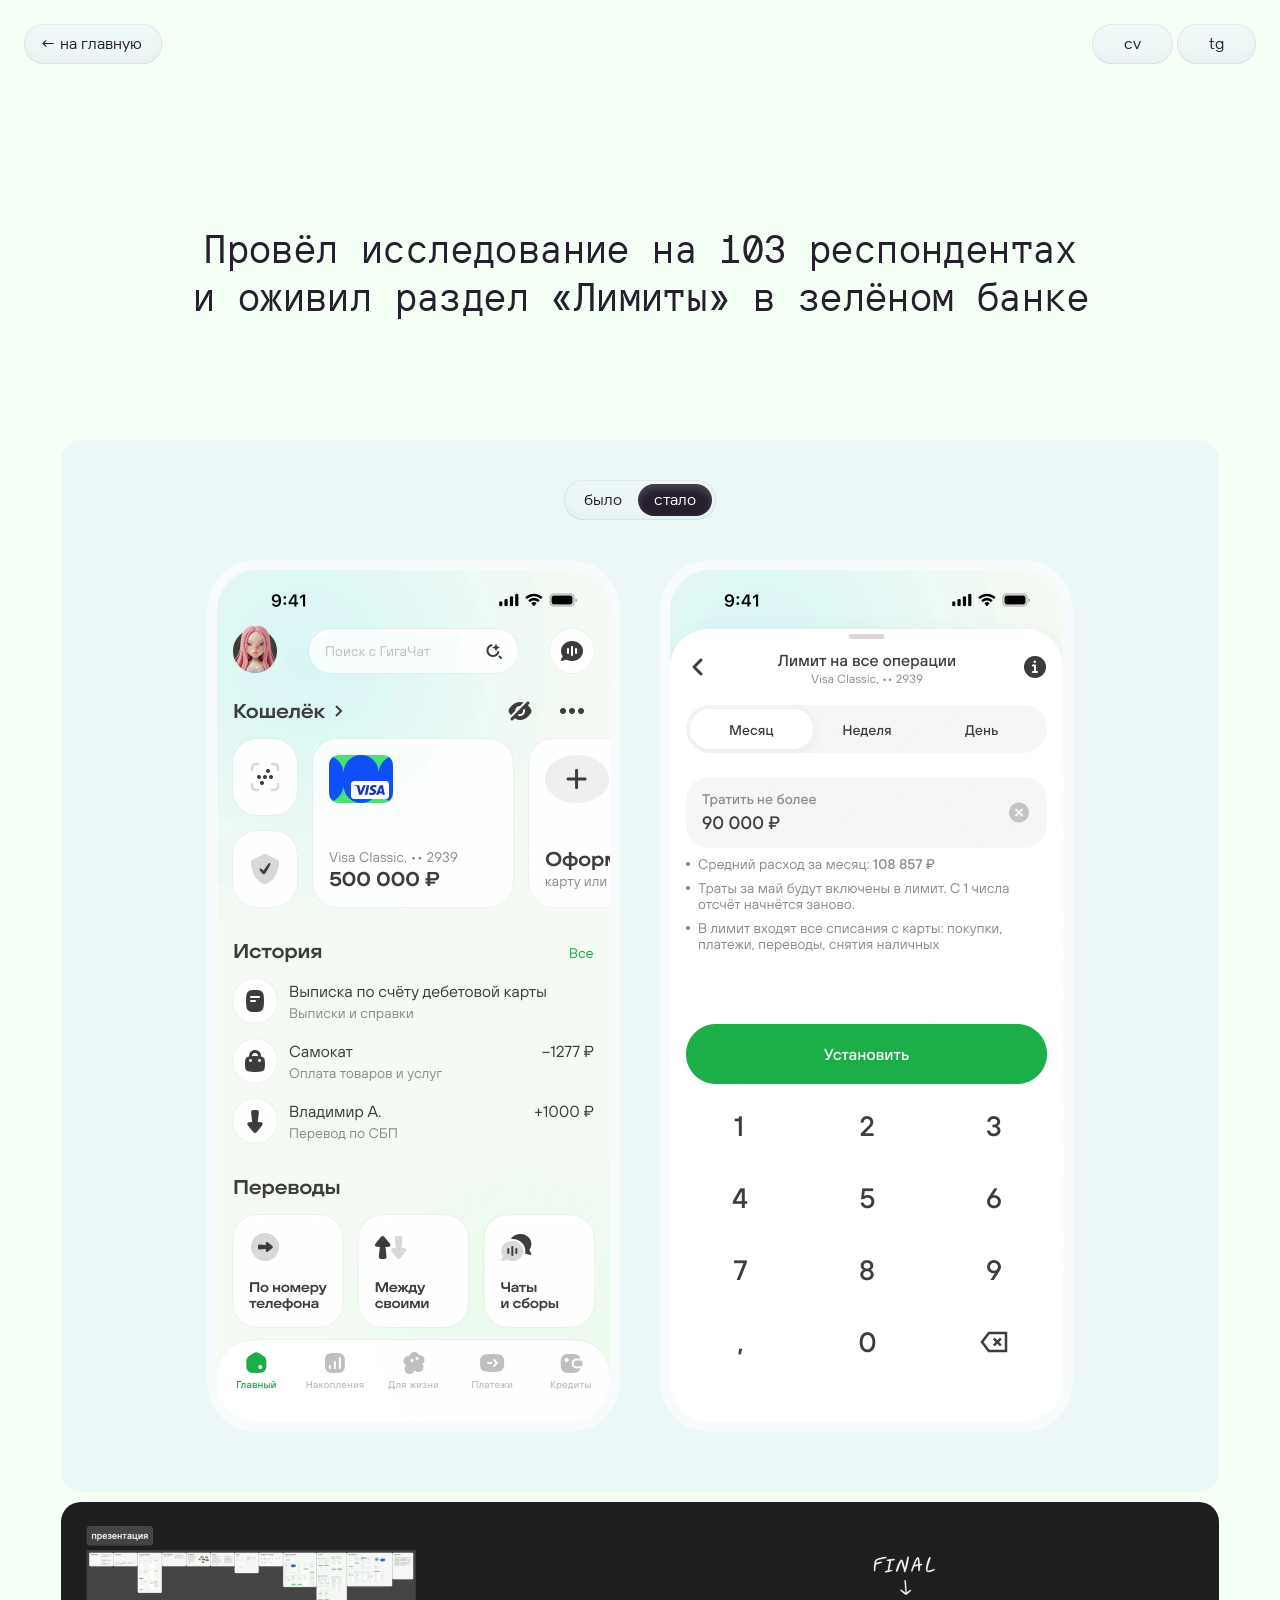
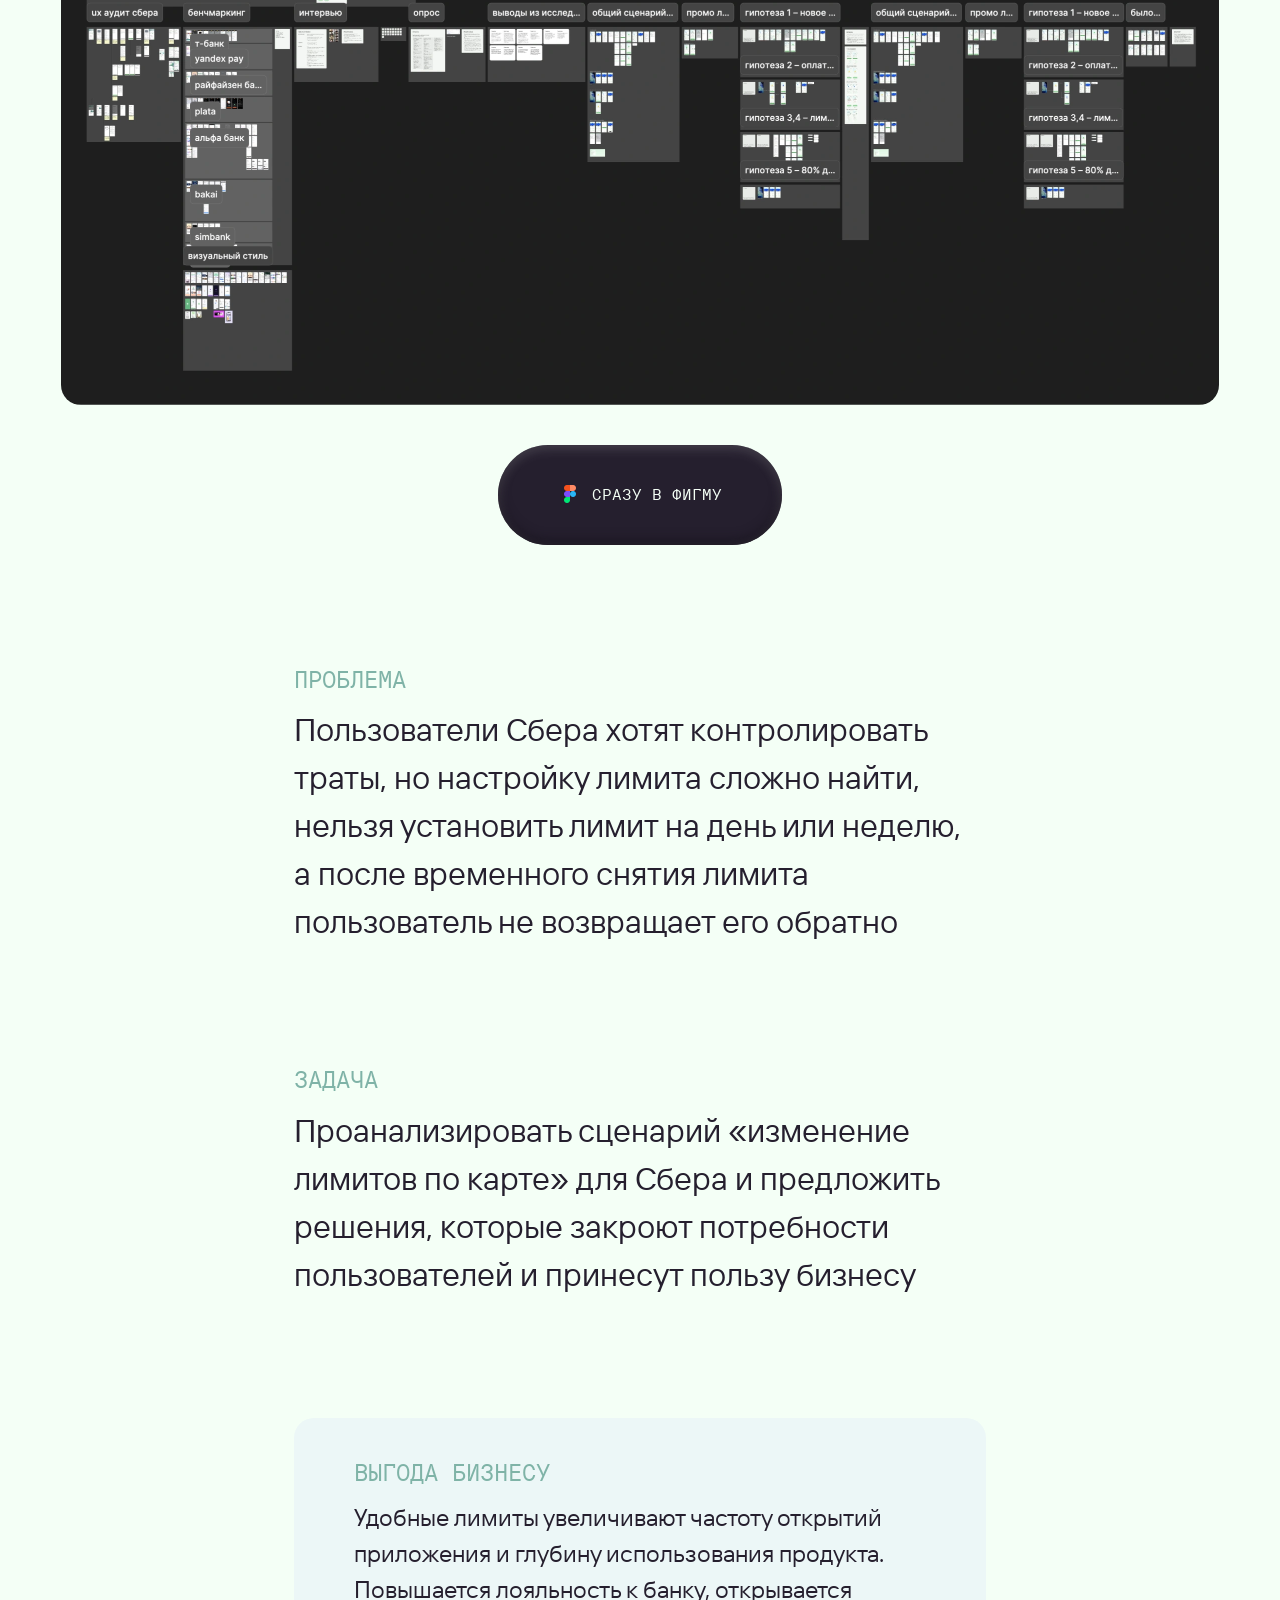
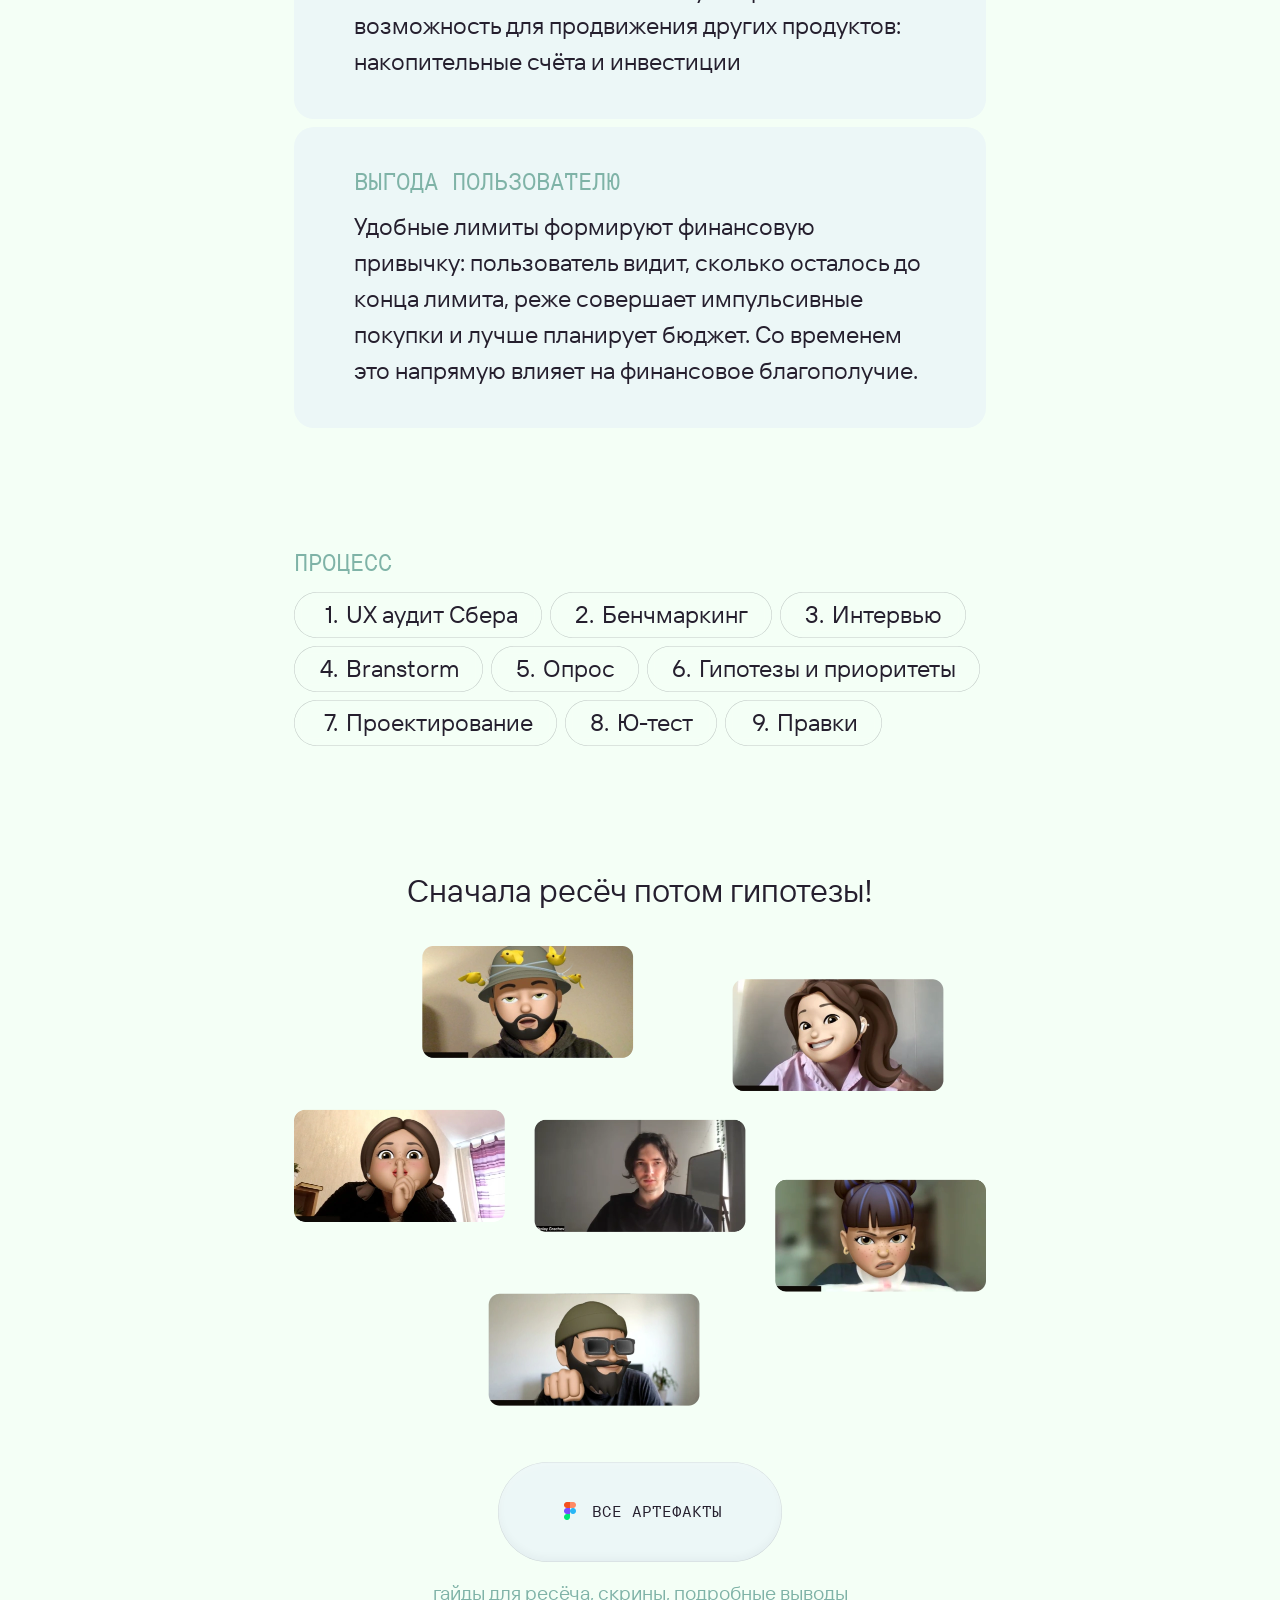
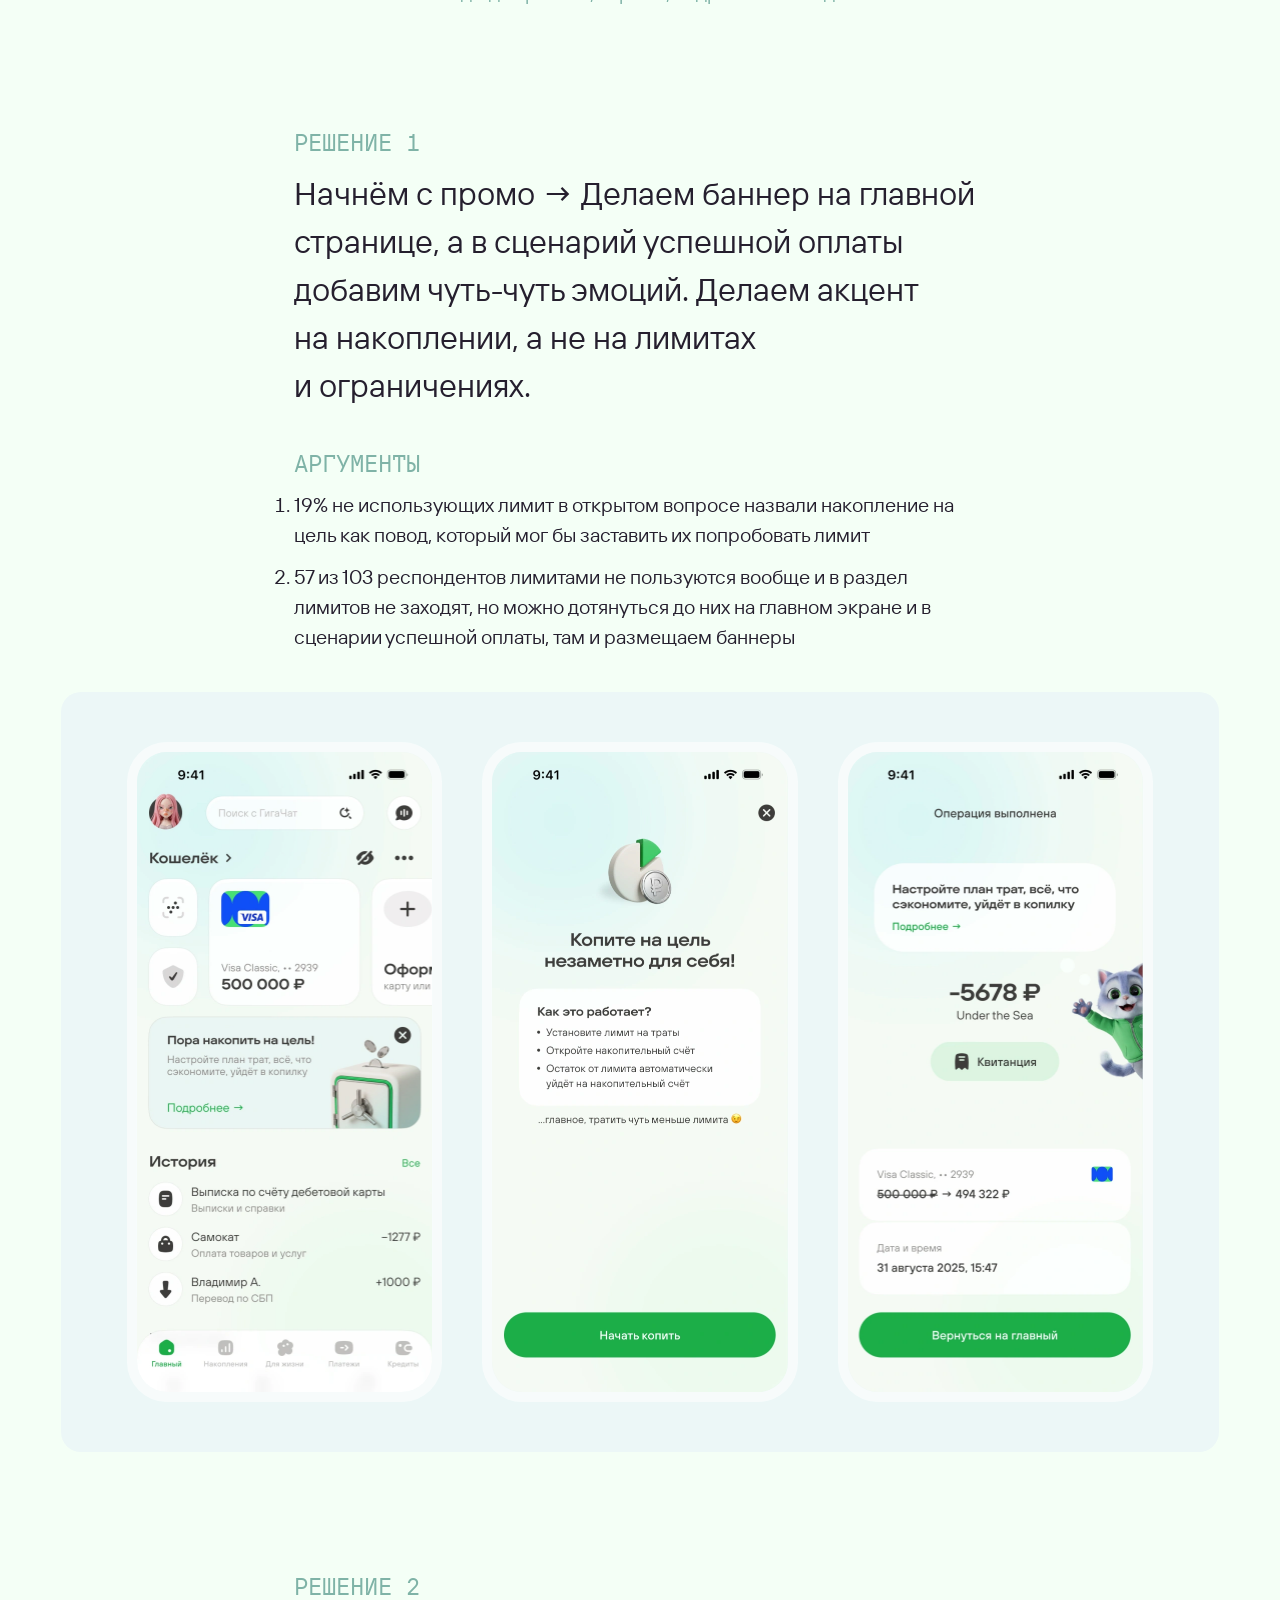
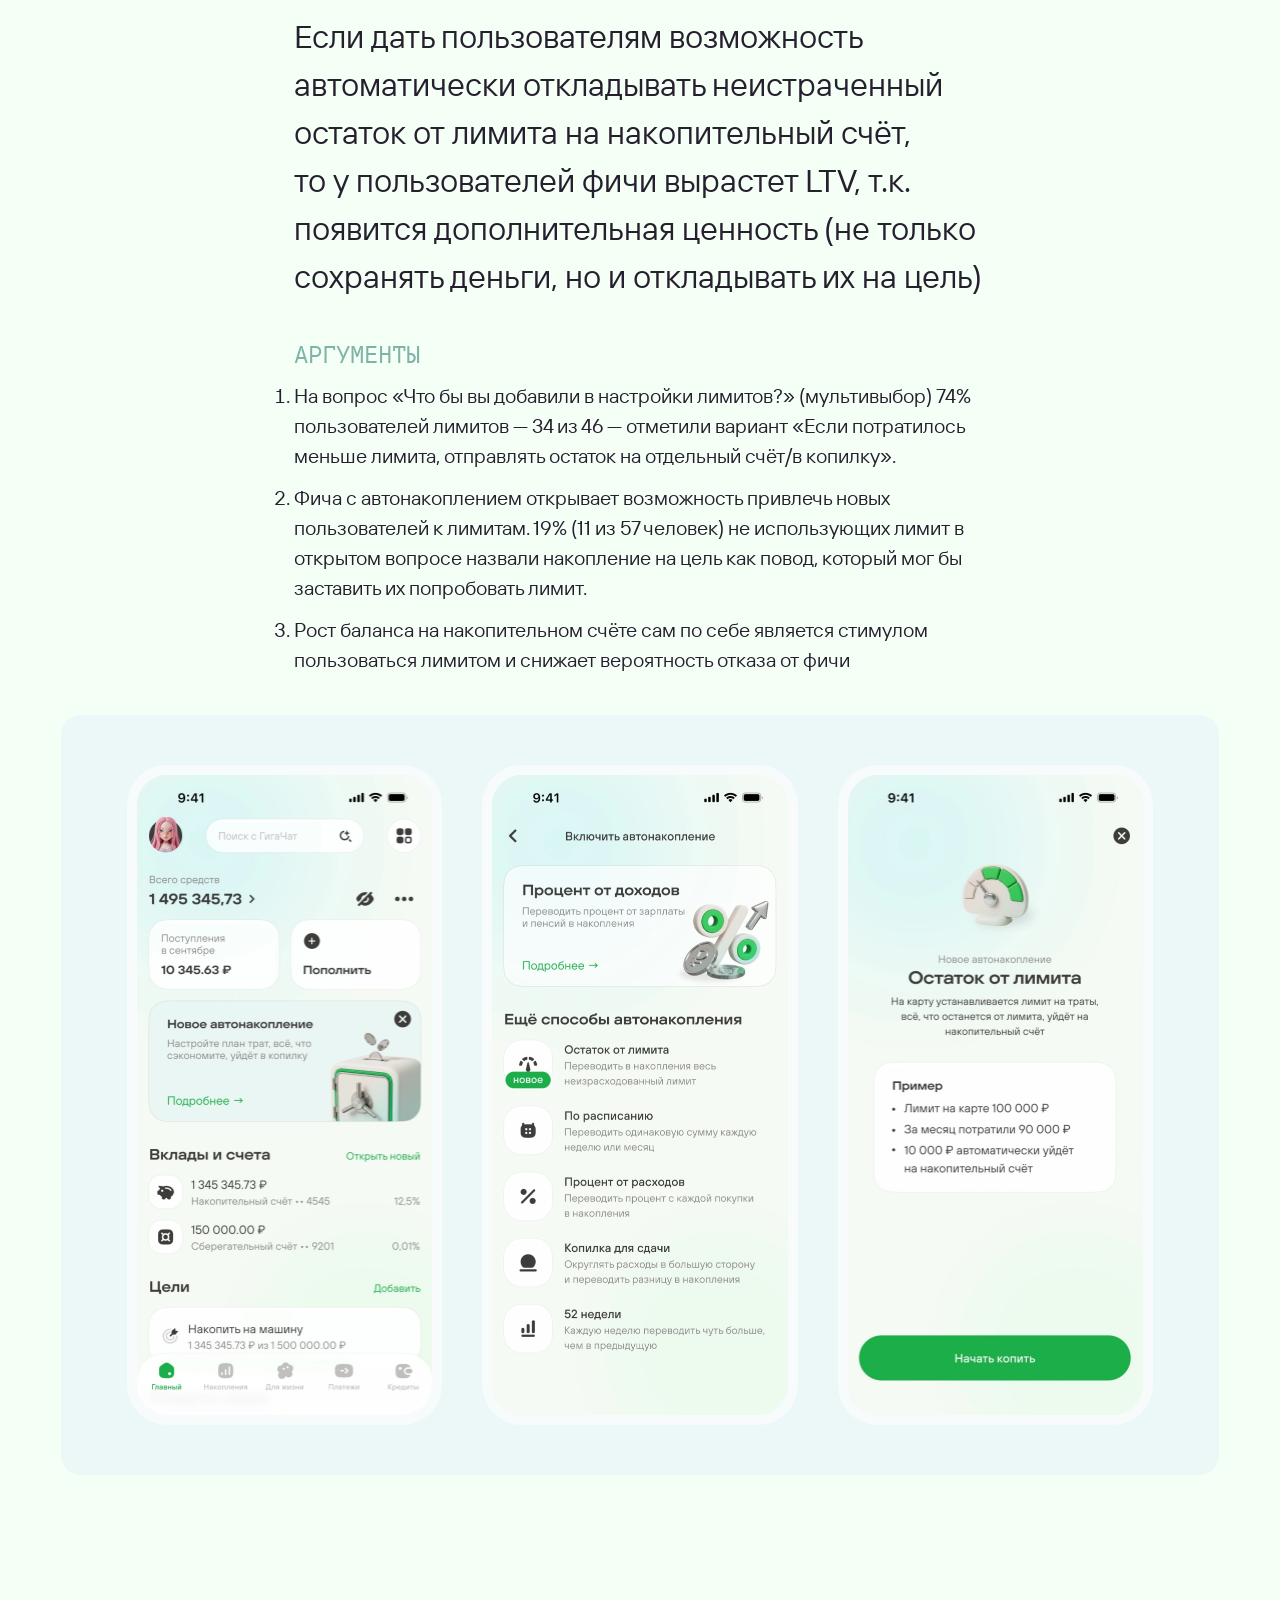
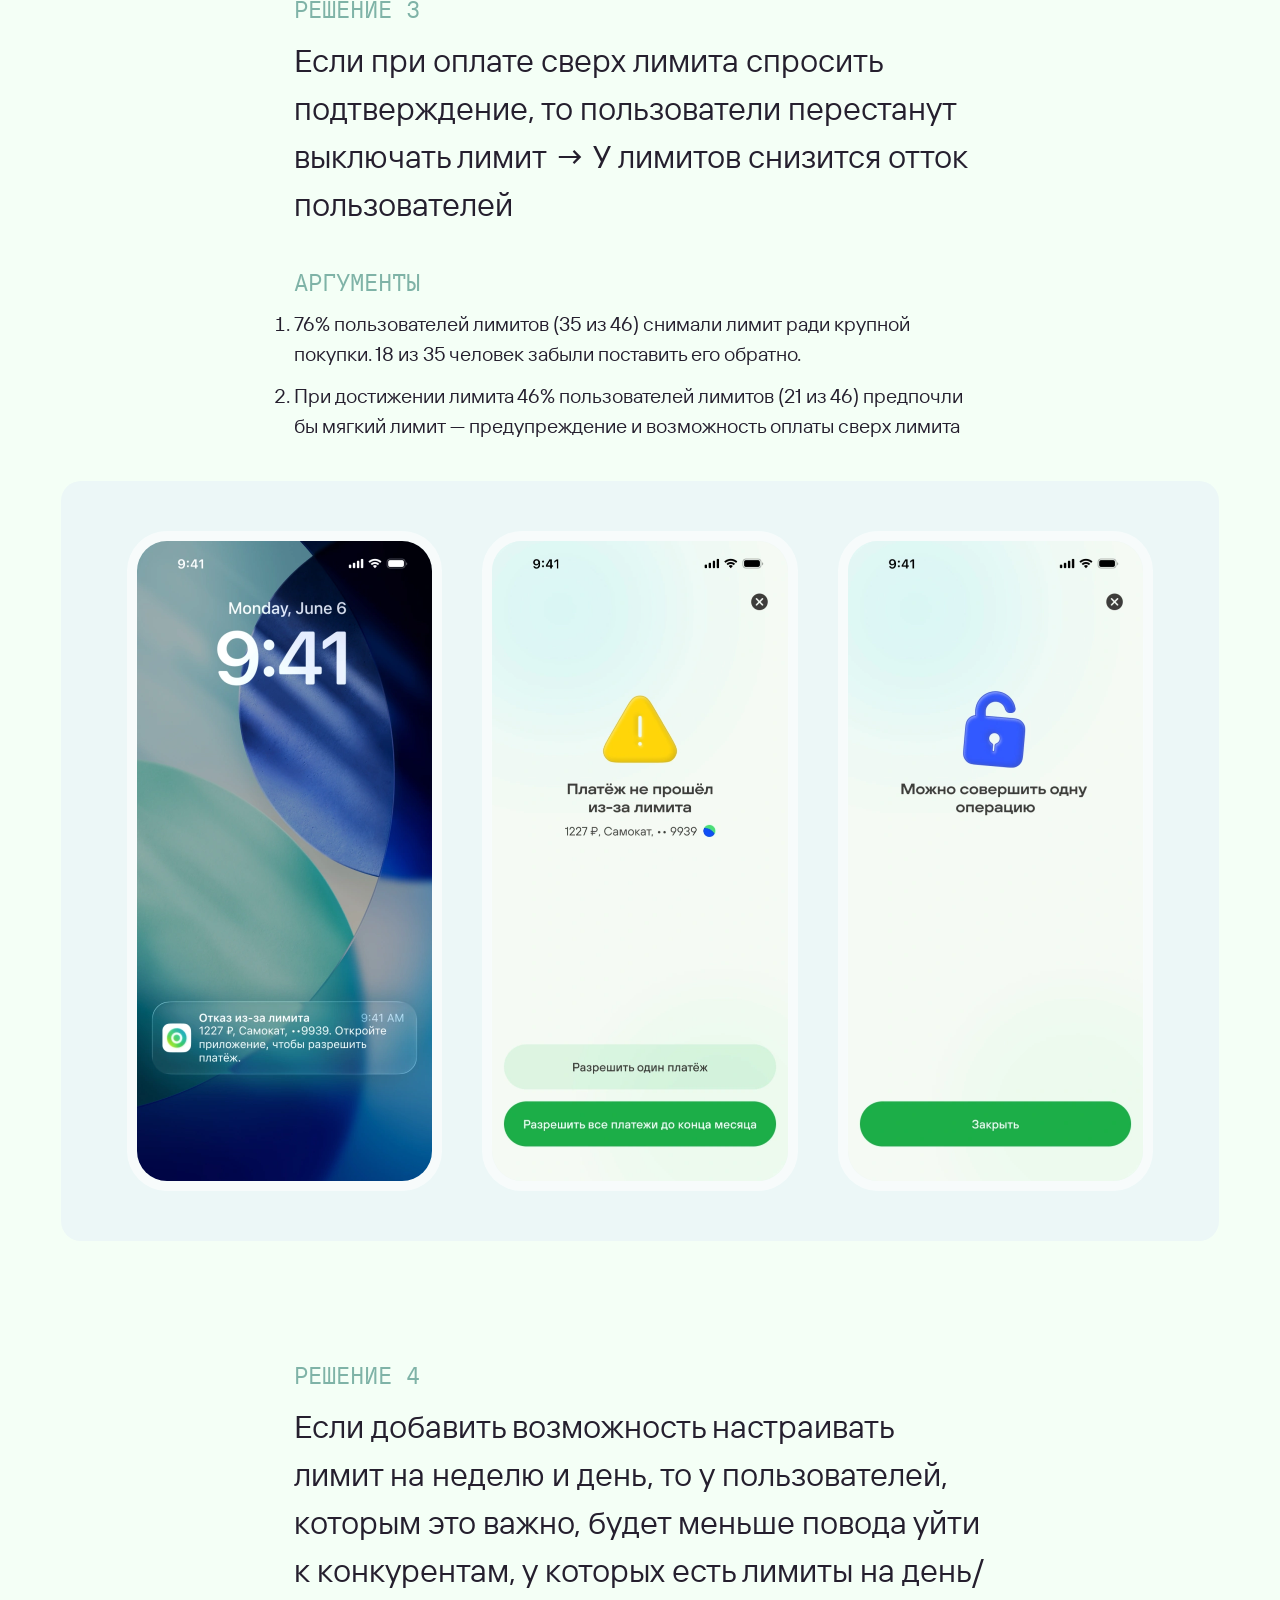
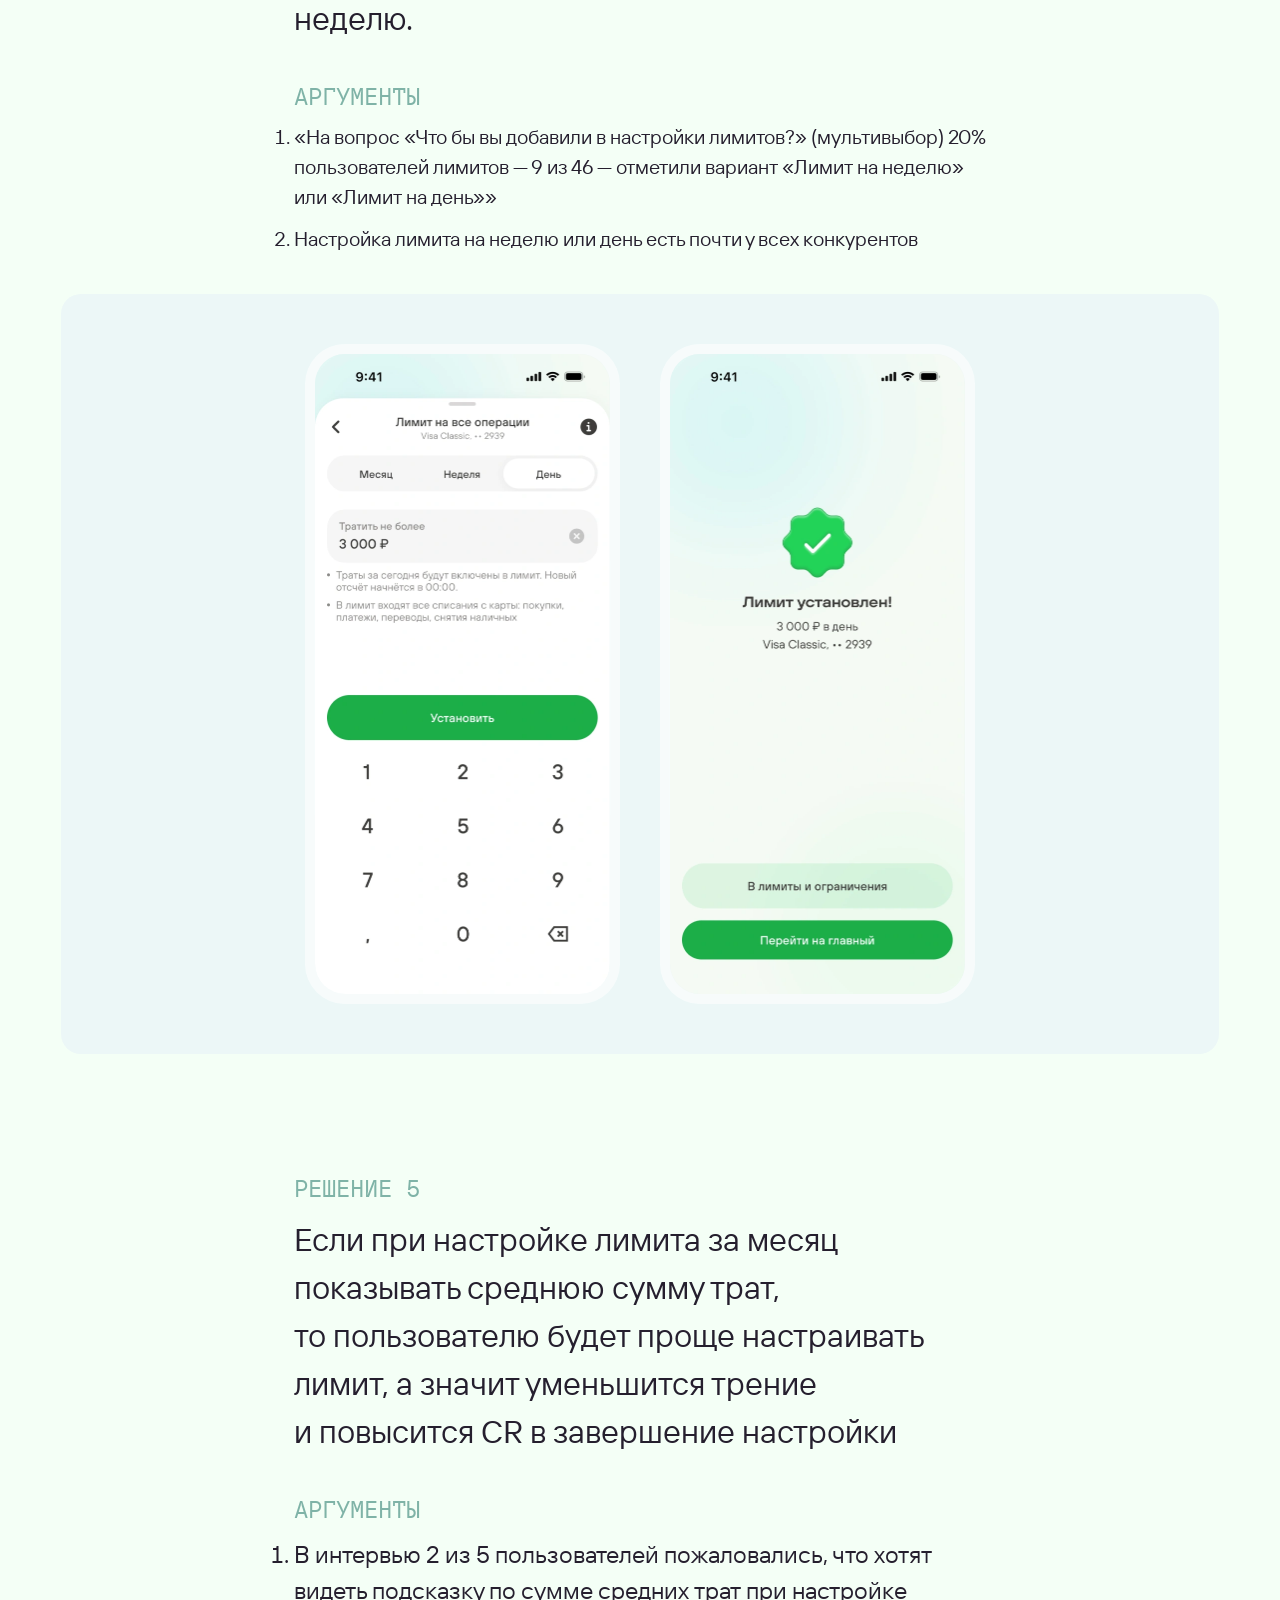
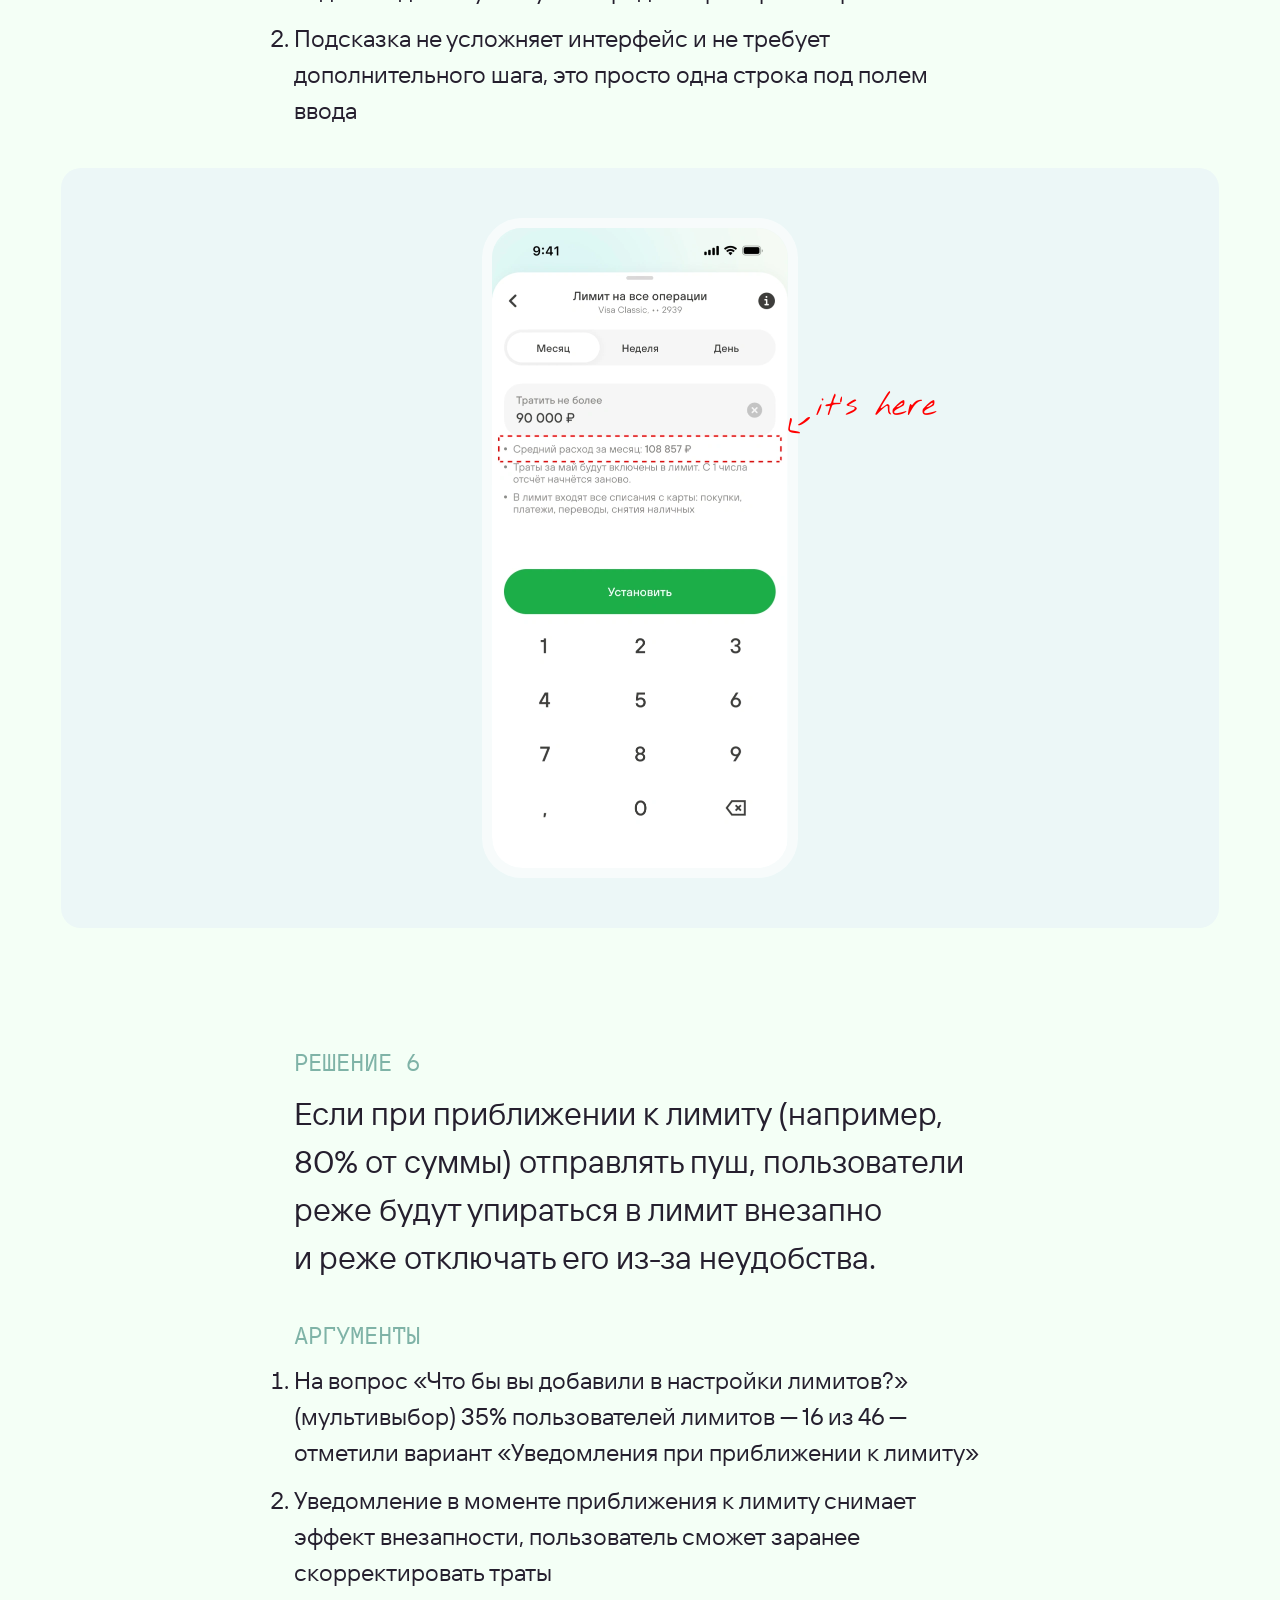
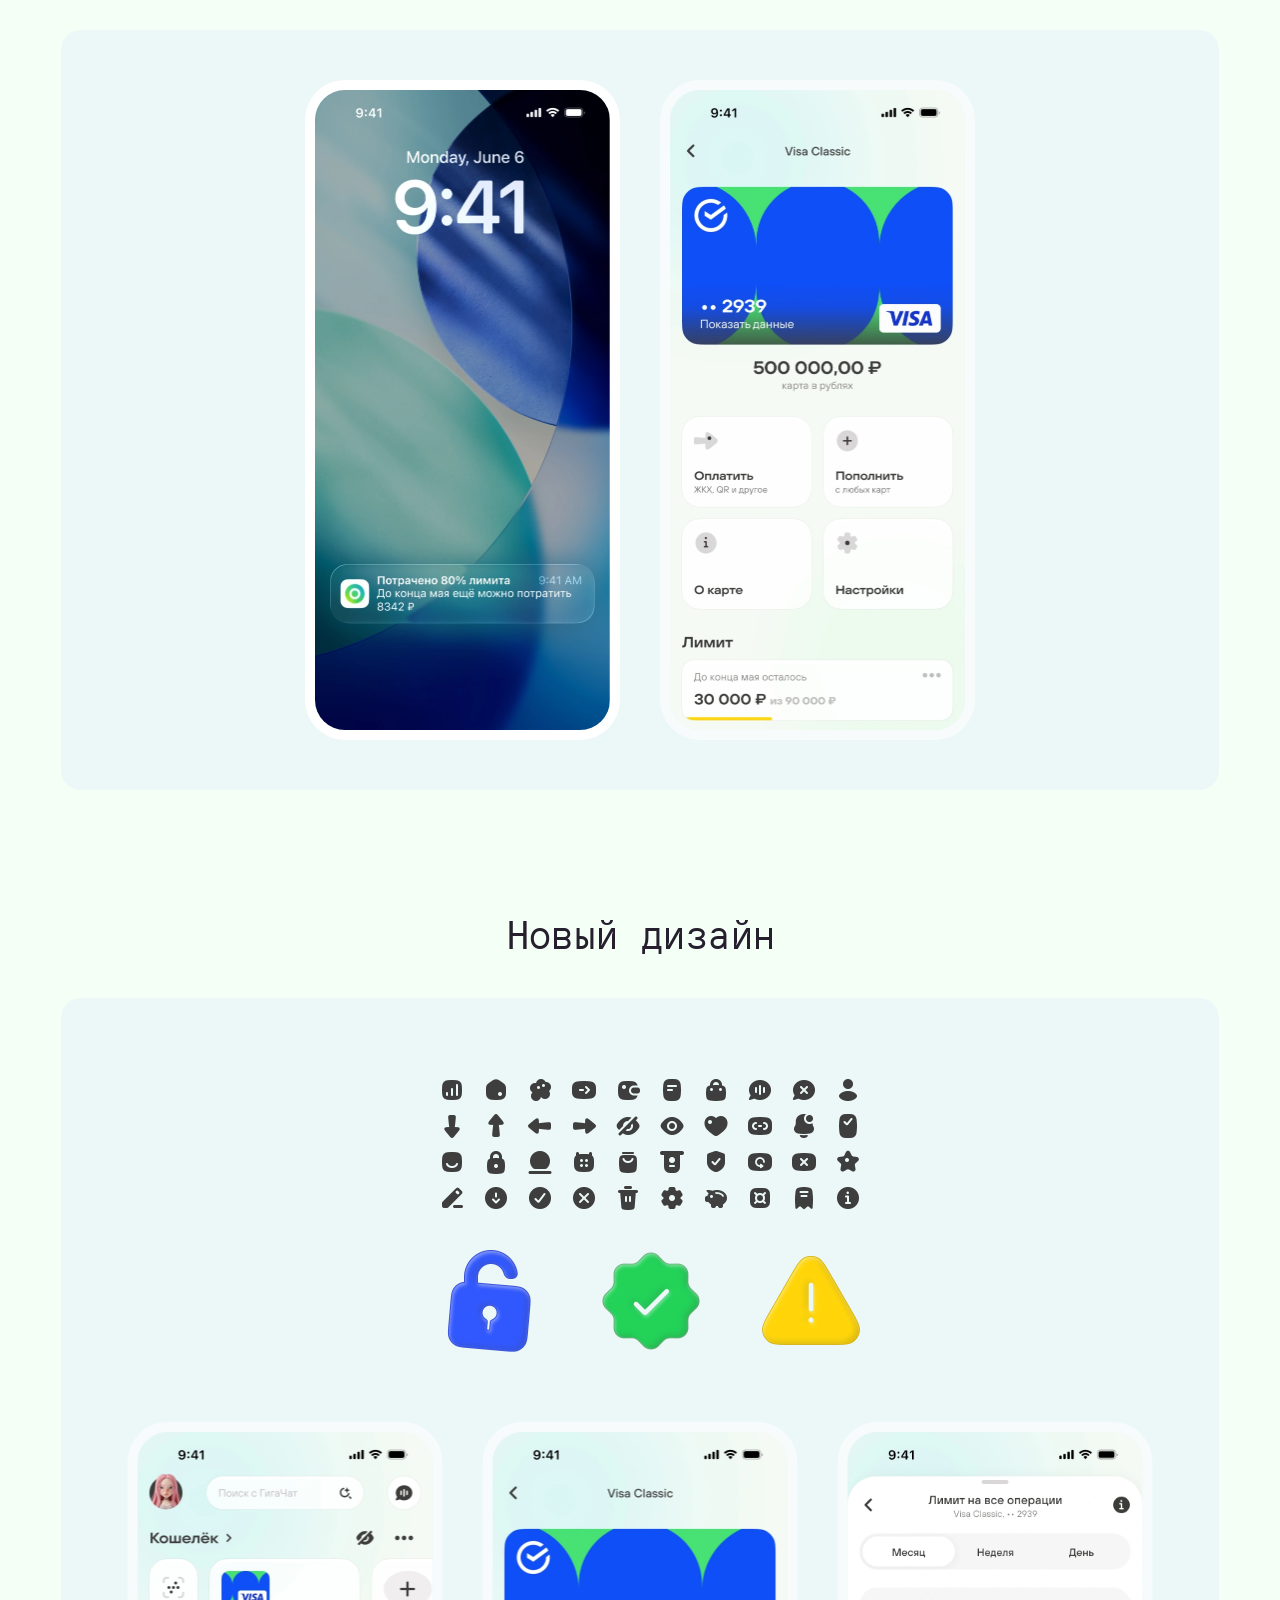
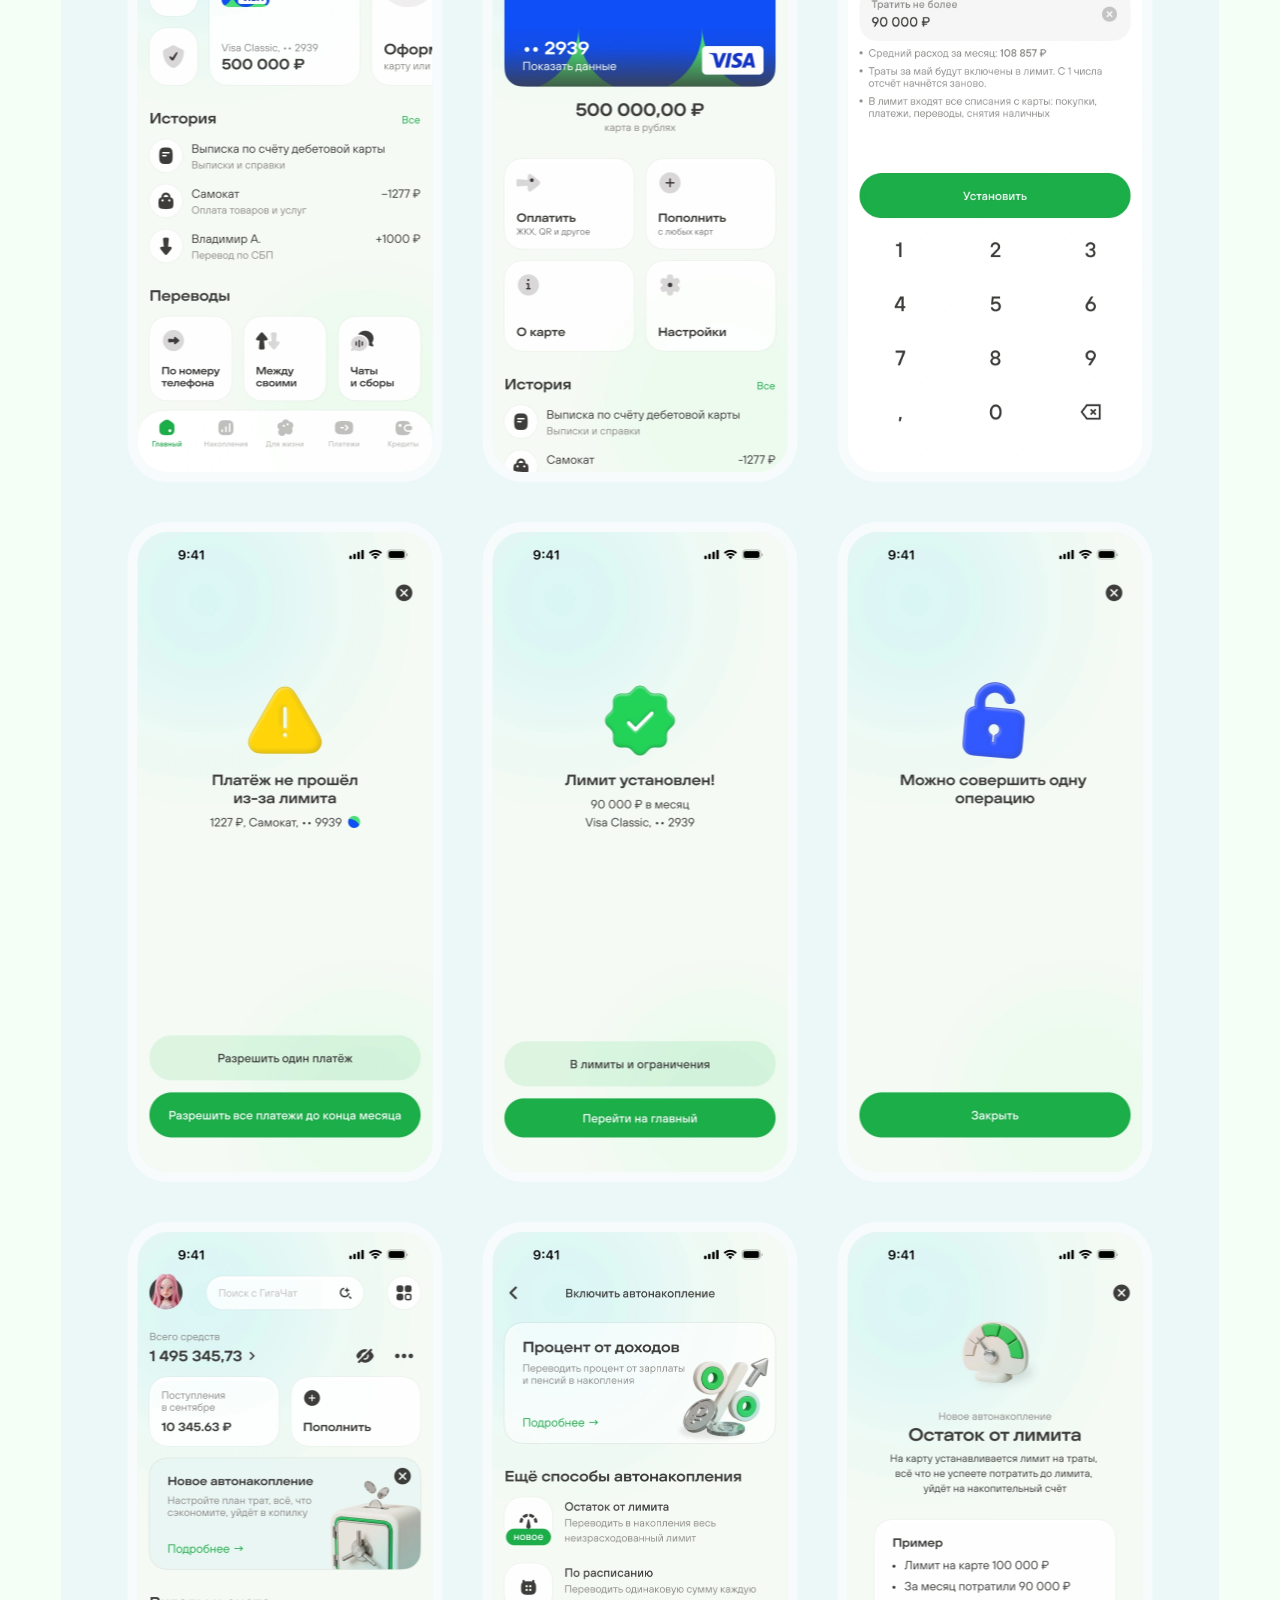
==== case-1.html @ d1dd5d83 "upload" ====
<!DOCTYPE html>
<html lang="ru">
  <head>
    <meta charset="utf-8">
    <meta name="viewport" content="width=device-width, initial-scale=1.0">
    <title>Лимиты в зелёном банке — Николай Грачев</title>
    <meta name="description" content="Исследование на 103 респондентах и редизайн раздела «Лимиты» в мобильном банке.">
    <link rel="preload" href="fonts/tt-interphases-pro-mono-regular.woff2" as="font" type="font/woff2" crossorigin>
    <link rel="preload" href="fonts/tt-interphases-pro-regular.woff2" as="font" type="font/woff2" crossorigin>
    <link rel="icon" type="image/png" href="images/favicon.png">
    <link rel="apple-touch-icon" href="images/apple-touch-icon.png">
    <link rel="stylesheet" href="css/tokens.css">
    <link rel="stylesheet" href="css/base.css">
    <link rel="stylesheet" href="css/components.css">
    <link rel="stylesheet" href="css/case.css">
  </head>
  <body>
    <header class="main-header">
      <a class="button button-small button-back" href="index.html">← на главную</a>
      <nav class="header-buttons">
        <a class="button button-small" href="#" data-link="cv">cv</a>
        <a class="button button-small" href="https://t.me/kolya01101110" target="_blank" rel="noopener" data-link="tg">tg</a>
      </nav>
    </header>

    <main class="case">
      <h1 class="case-title text-h1">Провёл исследование на&nbsp;103&nbsp;респондентах и&nbsp;оживил раздел «Лимиты» в&nbsp;зелёном банке</h1>

      <div class="case-media-block">
        <div class="case-hero-media">
          <div class="case-phones case-phones--hero" data-before-after data-fit="1158">
            <div class="switch switch--toggle" role="group" aria-label="Версия экранов">
              <span class="pill" aria-hidden="true"></span>
              <button class="switch-item" type="button" data-state="before">было</button>
              <button class="switch-item is-active" type="button" data-state="after">стало</button>
            </div>
            <img class="phone" src="case-1/hero-home.webp" data-after="case-1/hero-home.webp" data-before="case-1/hero-home-old.webp" alt="Главный экран" width="393" height="852">
            <img class="phone" src="case-1/hero-limit.webp" data-after="case-1/hero-limit.webp" data-before="case-1/hero-limit-old.webp" alt="Настройка лимита" width="393" height="852">
          </div>
          <img class="case-img" src="case-1/research.webp" alt="" width="1158" height="502" loading="lazy">
        </div>
        <a class="button button-big button-dark" href="https://www.figma.com/design/EAk7F6zM6c15Ief7nHnXBM/%D0%A1%D0%B1%D0%B5%D1%80-%E2%80%A2-%D0%A1%D1%86%D0%B5%D0%BD%D0%B0%D1%80%D0%B8%D0%B9-%D0%B8%D0%B7%D0%BC%D0%B5%D0%BD%D0%B5%D0%BD%D0%B8%D1%8F-%D0%BB%D0%B8%D0%BC%D0%B8%D1%82%D0%BE%D0%B2-%D0%BF%D0%BE-%D0%BA%D0%B0%D1%80%D1%82%D0%B5?node-id=0-1" target="_blank" rel="noopener" data-link="figma"><img src="images/icon-figma.png" alt="" width="24" height="24">СРАЗУ В ФИГМУ</a>
      </div>

      <section class="case-text">
        <h2 class="case-label">Проблема</h2>
        <p class="case-lead">Пользователи Сбера хотят контролировать траты, но&nbsp;настройку лимита сложно найти, нельзя установить лимит на&nbsp;день или&nbsp;неделю, а&nbsp;после временного снятия лимита пользователь не&nbsp;возвращает его обратно</p>
      </section>

      <section class="case-text">
        <h2 class="case-label">Задача</h2>
        <p class="case-lead">Проанализировать сценарий «изменение лимитов по&nbsp;карте» для&nbsp;Сбера и&nbsp;предложить решения, которые закроют потребности пользователей и&nbsp;принесут пользу бизнесу</p>
      </section>

      <div class="case-notes">
        <section class="case-note">
          <h2 class="case-label">Выгода бизнесу</h2>
          <p class="case-body">Удобные лимиты увеличивают частоту открытий приложения и глубину использования продукта.<br>Повышается лояльность к банку, открывается возможность для продвижения других продуктов: накопительные счёта и инвестиции</p>
        </section>
        <section class="case-note">
          <h2 class="case-label">Выгода пользователю</h2>
          <p class="case-body">Удобные лимиты формируют финансовую привычку: пользователь видит, сколько осталось до конца лимита, реже совершает импульсивные покупки и лучше планирует бюджет. Со временем это напрямую влияет на финансовое благополучие.</p>
        </section>
      </div>

      <section class="case-text case-text--gap-16">
        <h2 class="case-label">Процесс</h2>
        <ol class="case-chips">
          <li>UX аудит Сбера</li>
          <li>Бенчмаркинг</li>
          <li>Интервью</li>
          <li>Branstorm</li>
          <li>Опрос</li>
          <li>Гипотезы и приоритеты</li>
          <li>Проектирование</li>
          <li>Ю-тест</li>
          <li>Правки</li>
        </ol>
      </section>

      <section class="case-research">
        <p class="case-lead case-col" style="text-align: center">Сначала ресёч потом гипотезы!</p>
        <img src="case-1/collage.webp" alt="Скриншоты интервью с респондентами" width="692" height="459" loading="lazy">
        <div class="case-research-cta">
          <a class="button button-big" href="https://www.figma.com/design/EAk7F6zM6c15Ief7nHnXBM/%D0%A1%D0%B1%D0%B5%D1%80-%E2%80%A2-%D0%A1%D1%86%D0%B5%D0%BD%D0%B0%D1%80%D0%B8%D0%B9-%D0%B8%D0%B7%D0%BC%D0%B5%D0%BD%D0%B5%D0%BD%D0%B8%D1%8F-%D0%BB%D0%B8%D0%BC%D0%B8%D1%82%D0%BE%D0%B2-%D0%BF%D0%BE-%D0%BA%D0%B0%D1%80%D1%82%D0%B5?node-id=0-1" target="_blank" rel="noopener" data-link="figma"><img src="images/icon-figma.png" alt="" width="24" height="24">ВСЕ АРТЕФАКТЫ</a>
          <p class="case-caption">гайды для ресёча, скрины, подробные выводы</p>
        </div>
      </section>

      <section class="case-section">
        <div class="case-section-text">
          <div class="case-text">
            <h2 class="case-label">Решение 1</h2>
            <p class="case-lead">Начнём с&nbsp;промо&nbsp;→ Делаем баннер на&nbsp;главной странице, а&nbsp;в&nbsp;сценарий успешной оплаты добавим чуть-чуть эмоций. Делаем акцент на&nbsp;накоплении, а&nbsp;не&nbsp;на&nbsp;лимитах и&nbsp;ограничениях.</p>
          </div>
          <div class="case-text">
            <h3 class="case-label">Аргументы</h3>
            <ol class="case-list case-small">
            <li>19% не использующих лимит в открытом вопросе назвали накопление на цель как повод, который мог бы заставить их попробовать лимит</li>
            <li>57 из 103 респондентов лимитами не пользуются вообще и в раздел лимитов не заходят, но можно дотянуться до них на главном экране и в сценарии успешной оплаты, там и размещаем баннеры</li>
          </ol>
          </div>
        </div>
        <div class="case-phones" data-fit="1158">
          <img class="phone" src="case-1/s1-home.webp" alt="" width="295" height="640" loading="lazy">
          <img class="phone" src="case-1/s1-info.webp" alt="" width="295" height="640" loading="lazy">
          <img class="phone" src="case-1/s1-promo.webp" alt="" width="295" height="640" loading="lazy">
        </div>
      </section>

      <section class="case-section">
        <div class="case-section-text">
          <div class="case-text">
            <h2 class="case-label">Решение 2</h2>
            <p class="case-lead">Если дать пользователям возможность автоматически откладывать неистраченный остаток от&nbsp;лимита на&nbsp;накопительный счёт, то&nbsp;у&nbsp;пользователей фичи вырастет LTV, т.к. появится дополнительная ценность (не&nbsp;только сохранять деньги, но&nbsp;и&nbsp;откладывать их на&nbsp;цель)</p>
          </div>
          <div class="case-text">
            <h3 class="case-label">Аргументы</h3>
            <ol class="case-list case-small">
            <li>На вопрос «Что бы вы добавили в настройки лимитов?» (мультивыбор) 74% пользователей лимитов — 34 из 46 — отметили вариант «Если потратилось меньше лимита, отправлять остаток на отдельный счёт/в копилку».</li>
            <li>Фича с автонакоплением открывает возможность привлечь новых пользователей к лимитам. 19% (11 из 57 человек) не использующих лимит в открытом вопросе назвали накопление на цель как повод, который мог бы заставить их попробовать лимит.</li>
            <li>Рост баланса на накопительном счёте сам по себе является стимулом пользоваться лимитом и снижает вероятность отказа от фичи</li>
          </ol>
          </div>
        </div>
        <div class="case-phones" data-fit="1158">
          <img class="phone" src="case-1/s2-savings.webp" alt="" width="295" height="640" loading="lazy">
          <img class="phone" src="case-1/autosavings-list.webp" alt="" width="295" height="640" loading="lazy">
          <img class="phone" src="case-1/s2-info.webp" alt="" width="295" height="640" loading="lazy">
        </div>
      </section>

      <section class="case-section">
        <div class="case-section-text">
          <div class="case-text">
            <h2 class="case-label">Решение 3</h2>
            <p class="case-lead">Если при&nbsp;оплате сверх лимита спросить подтверждение, то&nbsp;пользователи перестанут выключать лимит&nbsp;→ У&nbsp;лимитов снизится отток пользователей</p>
          </div>
          <div class="case-text">
            <h3 class="case-label">Аргументы</h3>
            <ol class="case-list case-small">
            <li>76% пользователей лимитов (35 из 46) снимали лимит ради крупной покупки. 18 из 35 человек забыли поставить его обратно.</li>
            <li>При достижении лимита 46% пользователей лимитов (21 из 46) предпочли бы мягкий лимит — предупреждение и возможность оплаты сверх лимита</li>
          </ol>
          </div>
        </div>
        <div class="case-phones" data-fit="1158">
          <img class="phone" src="case-1/s3-push.webp" alt="" width="295" height="640" loading="lazy">
          <img class="phone" src="case-1/s3-warning.webp" alt="" width="295" height="640" loading="lazy">
          <img class="phone" src="case-1/s3-unlocked.webp" alt="" width="295" height="640" loading="lazy">
        </div>
      </section>

      <section class="case-section">
        <div class="case-section-text">
          <div class="case-text">
            <h2 class="case-label">Решение 4</h2>
            <p class="case-lead">Если добавить возможность настраивать лимит на&nbsp;неделю и&nbsp;день, то&nbsp;у&nbsp;пользователей, которым это важно, будет меньше повода уйти к&nbsp;конкурентам, у&nbsp;которых есть лимиты на&nbsp;день/неделю.</p>
          </div>
          <div class="case-text">
            <h3 class="case-label">Аргументы</h3>
            <ol class="case-list case-small">
            <li>«На вопрос «Что бы вы добавили в настройки лимитов?» (мультивыбор) 20% пользователей лимитов — 9 из 46 — отметили вариант «Лимит на неделю» или «Лимит на день»»</li>
            <li>Настройка лимита на неделю или день есть почти у всех конкурентов</li>
          </ol>
          </div>
        </div>
        <div class="case-phones" data-fit="1158">
          <img class="phone" src="case-1/s4-list.webp" alt="" width="295" height="640" loading="lazy">
          <img class="phone" src="case-1/s4-info.webp" alt="" width="295" height="640" loading="lazy">
        </div>
      </section>

      <section class="case-section">
        <div class="case-section-text">
          <div class="case-text">
            <h2 class="case-label">Решение 5</h2>
            <p class="case-lead">Если при&nbsp;настройке лимита за&nbsp;месяц показывать среднюю сумму трат, то&nbsp;пользователю будет проще настраивать лимит, а&nbsp;значит уменьшится трение и&nbsp;повысится CR в&nbsp;завершение настройки</p>
          </div>
          <div class="case-text">
            <h3 class="case-label">Аргументы</h3>
            <ol class="case-list case-body">
            <li>В интервью 2 из 5 пользователей пожаловались, что хотят видеть подсказку по сумме средних трат при настройке</li>
            <li>Подсказка не усложняет интерфейс и не требует дополнительного шага, это просто одна строка под полем ввода</li>
          </ol>
          </div>
        </div>
        <div class="case-phones" data-fit="1158">
          <img class="phone" src="case-1/s5-screen.webp" alt="" width="295" height="640" loading="lazy">
          <p class="case-annotation case-annotation--text" aria-hidden="true">it's here</p>
          <p class="case-annotation case-annotation--arrow" aria-hidden="true">-&gt;</p>
        </div>
      </section>

      <section class="case-section">
        <div class="case-section-text">
          <div class="case-text">
            <h2 class="case-label">Решение 6</h2>
            <p class="case-lead">Если при&nbsp;приближении к&nbsp;лимиту (например, 80%&nbsp;от&nbsp;суммы) отправлять пуш, пользователи реже будут упираться в&nbsp;лимит внезапно и&nbsp;реже отключать его из-за неудобства.</p>
          </div>
          <div class="case-text">
            <h3 class="case-label">Аргументы</h3>
            <ol class="case-list case-body">
            <li>На вопрос «Что бы вы добавили в настройки лимитов?» (мультивыбор) 35% пользователей лимитов — 16 из 46 — отметили вариант «Уведомления при приближении к лимиту»</li>
            <li>Уведомление в моменте приближения к лимиту снимает эффект внезапности, пользователь сможет заранее скорректировать траты</li>
          </ol>
          </div>
        </div>
        <div class="case-phones" data-fit="1158">
          <img class="phone phone--solid" src="case-1/s6-push.webp" alt="" width="295" height="640" loading="lazy">
          <img class="phone" src="case-1/s6-push-card.webp" alt="" width="295" height="640" loading="lazy">
        </div>
      </section>

      <section class="case-section">
        <h2 class="case-section-title">Новый дизайн</h2>
        <div class="case-new-design" data-fit="1158">
          <img class="case-new-design-icons" src="case-1/icons.webp" alt="Набор иконок" width="422" height="274" loading="lazy">
          <div class="case-new-design-grid">
            <img class="phone" src="case-1/nd-one.webp" alt="" width="295" height="640" loading="lazy">
            <img class="phone" src="case-1/nd-two.webp" alt="" width="295" height="640" loading="lazy">
            <img class="phone" src="case-1/hero-limit.webp" alt="" width="295" height="640" loading="lazy">
            <img class="phone" src="case-1/nd-eight.webp" alt="" width="295" height="640" loading="lazy">
            <img class="phone" src="case-1/nd-five.webp" alt="" width="295" height="640" loading="lazy">
            <img class="phone" src="case-1/nd-seven.webp" alt="" width="295" height="640" loading="lazy">
            <img class="phone" src="case-1/nd-six.webp" alt="" width="295" height="640" loading="lazy">
            <img class="phone" src="case-1/autosavings-list.webp" alt="" width="295" height="640" loading="lazy">
            <img class="phone" src="case-1/nd-three.webp" alt="" width="295" height="640" loading="lazy">
          </div>
        </div>
      </section>

      <section class="case-section">
        <h2 class="case-section-title">Результат</h2>
        <div class="case-results">
          <div class="case-text">
            <h3 class="case-label">Сделал исследование</h3>
            <p class="case-body">Провёл 5 интервью и опрос среди 103 человек. Выяснил, что лимиты не популярны, но часть незаинтересованной аудитории всё же можно вовлечь, если позиционировать лимит как способ накопить на цель.</p>
          </div>
          <div class="case-text">
            <h3 class="case-label">Разработал дизайн новой фичи</h3>
            <p class="case-body">Спроектировал макеты для фичи, которая набрала наибольший отклик среди пользователей лимитов (34 человека из 46), а именно: всё, что удалось сэкономить благодаря лимиту, будет уходить на сберегательный счёт.</p>
          </div>
          <div class="case-text">
            <h3 class="case-label">Снизил вероятность отвала</h3>
            <p class="case-body">Переработал сценарий превышения лимита. Раньше для этого приходилось снимать лимит целиком — и 39% опрошенныхп потом забывали включить его обратно. Теперь лимит можно оставить включённым, а платёж сверх него провести через дополнительное подтверждение → пользователи не будут лишний раз снимать лимит</p>
          </div>
          <div class="case-text">
            <h3 class="case-label">Поработал с&nbsp;визуалом</h3>
            <p class="case-body">Предложил несколько лёгких промо-решений для привлечения внимания к лимитам и сделал глоу-ап интерфейса ⋆｡°✩</p>
          </div>
        </div>
      </section>

      <div><a class="button button-big button-dark" href="https://www.figma.com/design/EAk7F6zM6c15Ief7nHnXBM/%D0%A1%D0%B1%D0%B5%D1%80-%E2%80%A2-%D0%A1%D1%86%D0%B5%D0%BD%D0%B0%D1%80%D0%B8%D0%B9-%D0%B8%D0%B7%D0%BC%D0%B5%D0%BD%D0%B5%D0%BD%D0%B8%D1%8F-%D0%BB%D0%B8%D0%BC%D0%B8%D1%82%D0%BE%D0%B2-%D0%BF%D0%BE-%D0%BA%D0%B0%D1%80%D1%82%D0%B5?node-id=0-1" target="_blank" rel="noopener" data-link="figma"><img src="images/icon-figma.png" alt="" width="24" height="24">КЕЙС В ФИГМЕ</a></div>
    </main>

    <nav class="case-nav">
      <div>
        <a class="button button-middle" href="index.html">← на главную</a>
        <a class="button button-middle" href="case-2.html">следующий кейс →</a>
      </div>
      <div>
        <a class="button button-middle button-cv" href="#" data-link="cv">cv</a>
        <a class="button button-middle" href="https://t.me/kolya01101110" target="_blank" rel="noopener" data-link="tg">tg</a>
      </div>
    </nav>
    <script src="js/fit.js"></script>
    <script src="js/switch.js"></script>
    <script>
      // «было / стало»: меняет скриншоты в первой карточке (анимация пилюли — js/switch.js)
      document.querySelectorAll('[data-before-after]').forEach(box => {
        const sw = box.querySelector('.switch');
        // Стартовая позиция пилюли — без анимации. switch.js подключён выше,
        // поэтому его fonts.ready (расстановка пилюли) срабатывает раньше этого.
        document.fonts.ready.then(() => {
          void sw.querySelector('.pill').offsetWidth; // применить позицию, пока переходы выключены
          sw.classList.add('is-ready');
        });
        sw.addEventListener('switch:change', e => {
          box.querySelectorAll('img[data-before]').forEach(img => { img.src = img.dataset[e.detail.dataset.state]; });
        });
      });
    </script>
  </body>
</html>
---- css/tokens.css ----
/* Дизайн-токены. Значения из Figma (Portfolio — autumn 2026). */
:root {
  /* цвета */
  --white: #F4FFF6;        /* фон страницы */
  --black: #251F2E;        /* основной текст, активная пилюля */
  --light-grey: #ECF7F7;   /* фон кнопок и карточек */
  --light-grey-hover: #DBF0F0;
  --light-grey-active: #C9E8E8;
  --light-violet: #F7F6F9; /* фон карточки «ui-сахар» */
  --middle-grey: #9FC6BD;  /* акцентная часть заголовка */
  --blue: #4920FF;         /* рукописная подпись */
  --border: rgba(37, 31, 46, 0.12);

  /* шрифты */
  --font-sans: "TT Interphases Pro", system-ui, sans-serif;
  --font-mono: "TT Interphases Pro Mono", ui-monospace, monospace;
  --font-hand: "Nothing You Could Do", cursive;

  /* эффекты */
  --shadow-inset: inset 0 4px 8px 0 rgba(255, 255, 255, 0.20),
                  inset 0 -4px 8px 0 rgba(37, 31, 46, 0.04);
  --stroke-inside: inset 0 0 0 0.5px var(--border); /* обводка внутрь, как в Figma */
  --blur: blur(4px);

  /* сетка и отступы */
  --page-padding: 24px;
  --grid-gap: 8px;
  --radius-card: 20px;
  --radius-pill: 100px;
}

/* Адаптив: десктоп ≥1024 (тянется на всю ширину), планшет 768–1023, мобилка ≤767 */
@media (max-width: 767px) {
  :root { --page-padding: 16px; }
}
---- css/base.css ----
/* Шрифты */
@font-face {
  font-family: "TT Interphases Pro";
  src: url("../fonts/tt-interphases-pro-regular.woff2") format("woff2");
  font-weight: 400;
  font-style: normal;
  font-display: block;
}
@font-face {
  font-family: "TT Interphases Pro";
  src: url("../fonts/tt-interphases-pro-medium.woff2") format("woff2");
  font-weight: 500;
  font-style: normal;
  font-display: block;
}
@font-face {
  font-family: "TT Interphases Pro Mono";
  src: url("../fonts/tt-interphases-pro-mono-regular.woff2") format("woff2");
  font-weight: 400;
  font-style: normal;
  font-display: block;
}
@font-face {
  font-family: "Nothing You Could Do";
  src: url("../fonts/nothing-you-could-do.woff2") format("woff2");
  font-weight: 400;
  font-style: normal;
  font-display: block;
}

/* Ресет */
*, *::before, *::after { box-sizing: border-box; }
html { scroll-behavior: smooth; }
body {
  margin: 0;
  background-color: var(--white);
  color: var(--black);
  font-family: var(--font-sans);
  font-size: 16px;
  line-height: 1.5;
  -webkit-font-smoothing: antialiased;
  -moz-osx-font-smoothing: grayscale;
}
h1, h2, h3, p { margin: 0; font-weight: 400; }
img { display: block; max-width: 100%; }
a { color: inherit; text-decoration: none; }
button { font: inherit; color: inherit; }

/* Типографика */
.text-h1 {               /* hero, 40 / 120% */
  font-family: var(--font-mono);
  font-size: 40px;
  line-height: 1.2;
  letter-spacing: -0.04em;
}
.text-h2 {               /* заголовок карточки, 20 / 120% */
  font-family: var(--font-mono);
  font-size: 20px;
  line-height: 1.2;
  letter-spacing: -0.04em;
}
.text-mono-16 {          /* 16 / 120% */
  font-family: var(--font-mono);
  font-size: 16px;
  line-height: 1.2;
  letter-spacing: -0.04em;
}
.text-16 {               /* 16 / 150% */
  font-family: var(--font-sans);
  font-size: 16px;
  line-height: 1.5;
}
.text-handwrite-32 {
  font-family: var(--font-hand);
  font-size: 32px;
  line-height: 1.2;
  letter-spacing: -0.04em;
  color: var(--blue);
}
.text-middle-grey { color: var(--middle-grey); }

/* Доступность: фокус только с клавиатуры */
:focus-visible {
  outline: 2px solid var(--blue);
  outline-offset: 2px;
}
.visually-hidden {
  position: absolute; width: 1px; height: 1px; margin: -1px;
  overflow: hidden; clip: rect(0 0 0 0); white-space: nowrap;
}

/* Адаптив: типографика */
@media (max-width: 1023px) {
  .text-h1 { font-size: 32px; }
}
@media (max-width: 767px) {
  .text-h1 { font-size: 24px; }
}
---- css/components.css ----
/* Кнопки — компонент «Frame 3» из ui kit */
.button {
  display: inline-flex;
  align-items: center;
  justify-content: center;
  padding: 4px 32px 6px;
  border: none;
  border-radius: var(--radius-pill);
  box-shadow: var(--stroke-inside), var(--shadow-inset);
  font-family: var(--font-sans);
  font-size: 16px;
  line-height: 1.5;
  white-space: nowrap;
  cursor: pointer;
  transition: background-color .2s ease;
}
/* small: 40px, полупрозрачная с блюром (шапка) */
.button-small {
  height: 40px;
  background-color: rgba(236, 247, 247, 0.8);
  -webkit-backdrop-filter: var(--blur);
  backdrop-filter: var(--blur);
}
.button-small:hover  { background-color: rgba(219, 240, 240, 0.8); }
.button-small:active { background-color: rgba(201, 232, 232, 0.8); }

/* middle: 52px, сплошная (карточки, футер) */
.button-middle {
  height: 52px;
  background-color: var(--light-grey);
}
.button-middle:hover  { background-color: var(--light-grey-hover); }
.button-middle:active { background-color: var(--light-grey-active); }

.button-fixed-92 { width: 92px; padding-inline: 0; }

/* «← на главную» в шапке кейсов — поуже: слева 16, справа 20 */
.button-back { padding-inline: 16px 20px; }

/* Segment control — «Frame 1» */
.switch {
  position: relative;
  display: inline-flex;
  align-items: center;
  padding: 4px;
  border-radius: var(--radius-pill);
  box-shadow: var(--stroke-inside);
  background: rgba(244, 255, 246, 0.8);
  -webkit-backdrop-filter: var(--blur);
  backdrop-filter: var(--blur);
  font-family: var(--font-sans);
  font-size: 16px;
  line-height: 1.5;
}
.pill {
  position: absolute;
  top: 4px;
  bottom: 4px;
  left: 4px;
  border-radius: var(--radius-pill);
  background: var(--black);
  box-shadow: var(--shadow-inset);
  transition: translate 280ms cubic-bezier(.4, 0, .2, 1),
              width 300ms cubic-bezier(.34, 1.3, .64, 1) 0.22s;
}
.pill.is-moving {
  animation: pill-squish 520ms linear;
}
@keyframes pill-squish {
  0%   { scale: 1 1; }
  58%  { scale: 1 1; }
  76%  { scale: .97 1.01; }
  100% { scale: 1 1; }
}
@media (prefers-reduced-motion: reduce) {
  .pill { transition: none; }
  .pill.is-moving { animation: none; }
}
.switch-item {
  position: relative;
  z-index: 1;
  display: flex;
  align-items: center;
  justify-content: center;
  height: 32px;
  padding: 4px 16px 6px;
  border: none;
  background: none;
  border-radius: var(--radius-pill);
  color: var(--black);
  cursor: pointer;
  white-space: nowrap;
  transition: color .3s ease;
}
.switch-item.is-active {
  color: #FFFFFF;
  cursor: default;
}

/* Шапка */
.main-header {
  position: fixed;
  top: 0;
  left: 0;
  z-index: 10;
  width: 100%;
  padding: var(--page-padding);
  display: flex;
  justify-content: space-between;
  align-items: flex-start;
  pointer-events: none;   /* прозрачные зоны шапки не перехватывают клики */
}
.main-header > * { pointer-events: auto; }
/* Свич «кейсы / ui сахар» — по центру страницы, а не между логотипом и cv/tg
   (они разной ширины, и во флексе свич кренило влево). На мобилке — во флексе, справа */
@media (min-width: 768px) {
  .main-header > .switch {
    position: absolute;
    top: var(--page-padding);
    left: 50%;
    translate: -50% 0;
  }
}
.main-header-logo img { width: 42px; height: 41px; }
.header-buttons {
  display: flex;
  gap: 4px;
}

/* big: 100px, кнопки «СРАЗУ В ФИГМУ», «ВСЕ АРТЕФАКТЫ» */
.button-big {
  height: 100px;
  gap: 10px;
  padding: 4px 60px 6px;
  font-family: var(--font-mono);
  font-size: 16px;
  line-height: 1.5;
  background-color: var(--light-grey);
}
.button-big:hover  { background-color: var(--light-grey-hover); }
.button-big:active { background-color: var(--light-grey-active); }
.button-big > img { width: 24px; height: 24px; }

/* dark — тёмный вариант из ui kit */
.button-dark {
  color: var(--white);
  background-color: var(--black);
  box-shadow: var(--stroke-inside),
              inset 0 4px 12px 0 rgba(255, 255, 255, 0.16),
              inset 0 -4px 12px 0 #18141E;
}
.button-dark:hover  { background-color: #110E15; }
.button-dark:active { background-color: #000000; }

/* Переключатель «было / стало» — segment control (анимация из js/switch.js) с фоном и тенью тогла */
.switch--toggle {
  background: rgba(236, 247, 247, 0.8);
  box-shadow: var(--stroke-inside), var(--shadow-inset);
}
/* Пока пилюля не встала на стартовую позицию — без анимации (иначе при загрузке она «едет» к «стало») */
.switch--toggle:not(.is-ready) .pill { transition: none; }

/* Очень узкие экраны (<360): cv/tg в шапке кейсов поуже, чтобы влезали рядом с «на главную» */
@media (max-width: 359px) {
  .header-buttons .button { padding-inline: 20px; }
}
---- css/case.css ----
/* Страницы кейсов — фреймы case-1, case-2, case-3 (1440) */
.case {
  width: min(1158px, 100% - 2 * var(--page-padding));
  margin: 0 auto;
  padding-top: 224px;          /* 24 + шапка 40 + 160 */
  display: flex;
  flex-direction: column;
  align-items: center;
  gap: 120px;
}
.case-title {
  width: min(926px, 100%);
  text-align: center;
}

/* Текстовые блоки 692px */
.case-text {
  width: min(692px, 100%);
  display: flex;
  flex-direction: column;
  gap: 12px;
}
.case-text--gap-16 { gap: 16px; }
.case-col { width: min(692px, 100%); }   /* одиночный абзац в колонке 692 */
.case-label {
  font-family: var(--font-mono);
  font-size: 24px;
  line-height: 1.2;
  color: #7FB3A7;
  text-transform: uppercase;
}
.case-lead {                  /* 32 / 150% */
  font-size: 32px;
  line-height: 1.5;
}
.case-body {                  /* 24 / 150% */
  font-size: 24px;
  line-height: 1.5;
}
.case-small {                 /* 20 / 150% */
  font-size: 20px;
  line-height: 1.5;
}
.case-list {
  margin: 0;
  padding-left: 0;            /* номера висят слева за колонкой, текст на всю ширину — как в Figma */
}
.case-list > li + li { margin-top: 12px; }
.case-list--tight > li + li { margin-top: 0; }
.case-caption {
  font-size: 20px;
  line-height: 1.5;
  color: #7FB3A7;
  text-align: center;
}

/* Карточки «выгода бизнесу» и т. п. */
.case-notes {
  width: min(692px, 100%);   /* обёртка по колонке 692 — иначе тянется на 1158 и карточки уезжают влево */
  display: flex;
  flex-direction: column;
  gap: 8px;
}
.case-note {
  width: min(692px, 100%);
  padding: 40px 60px;
  border-radius: var(--radius-card);
  background-color: var(--light-grey);
  display: flex;
  flex-direction: column;
  gap: 12px;
}

/* Чипсы процесса */
.case-chips {
  margin: 0;
  padding: 0;
  list-style: none;
  counter-reset: chip;
  display: flex;
  flex-wrap: wrap;
  gap: 8px;
}
.case-chips > li {
  counter-increment: chip;
  padding: 4px 24px 6px 16px;
  border-radius: var(--radius-pill);
  box-shadow: inset 0 0 0 0.5px rgba(37, 31, 46, 0.24);
  -webkit-backdrop-filter: var(--blur);
  backdrop-filter: var(--blur);
  font-size: 24px;
  line-height: 1.5;
  white-space: nowrap;
}
.case-chips > li::before {
  content: counter(chip) ".";
  display: inline-block;
  width: 1.5em;
  text-align: right;
  padding-right: 0.35em;
}

/* Решение: текст 692 + медиа 1158 */
.case-section {
  width: 100%;
  display: flex;
  flex-direction: column;
  align-items: center;
  gap: 40px;
}
.case-section-text {
  width: min(692px, 100%);
  display: flex;
  flex-direction: column;
  gap: 40px;
}
.case-section-title {
  font-family: var(--font-mono);
  font-size: 40px;
  line-height: 1.2;
  letter-spacing: -0.04em;
  text-align: center;
}

/* Картинки на всю ширину */
.case-img {
  display: block;
  width: 100%;
  height: auto;
  border-radius: var(--radius-card);
}

/* Карточка с телефонами */
.case-phones {
  position: relative;
  width: 100%;
  height: 760px;
  display: flex;
  align-items: center;
  justify-content: center;
  gap: 60px;
  overflow: hidden;
  border-radius: calc(var(--radius-card) / var(--fit, 1)); /* при уменьшении (js/fit.js) скругление остаётся 20 */
  background-color: var(--light-grey);
}
.phone {
  display: block;
  flex-shrink: 0;
  width: 295.21px;
  height: 640px;
  object-fit: cover;
  border-radius: 30px;
  box-shadow: 0 0 0 10px rgba(255, 255, 255, 0.6);  /* Stroke Outside 10px */
}
.phone--solid { box-shadow: 0 0 0 10px #FFFFFF; }

/* Кейс 1: первый экран с переключателем «было / стало» */
.case-hero-media {
  width: 100%;
  display: flex;
  flex-direction: column;
  gap: 10px;
}
.case-phones--hero {
  /* 1052 и 130 на десктопе; при уменьшении блока (js/fit.js) свич остаётся
     в натуральную величину, поэтому место под него добавляется отдельно */
  height: calc(972px + 80px / var(--fit, 1));
  align-items: flex-start;
  padding-top: calc(50px + 80px / var(--fit, 1)); /* тогл 40 + 40 + 40 до обводки 10 */
}
.case-phones--hero .phone {
  width: 393px;
  height: 852px;
  border-radius: 40px;
}
.case-phones--hero .switch {
  zoom: calc(1 / var(--fit, 1));  /* не уменьшается вместе с блоком */
  position: absolute;
  top: calc(40px * var(--fit, 1));
  left: 50%;
  translate: -50% 0;
  width: 152px;
  justify-content: center;
}
.case-media-block {
  display: flex;
  flex-direction: column;
  align-items: center;
  gap: 40px;
  width: 100%;
}

/* Кейс 1: коллаж исследования */
.case-research {
  display: flex;
  flex-direction: column;
  align-items: center;
  gap: 32px;
}
.case-research-cta {
  padding-top: 24px;
  display: flex;
  flex-direction: column;
  align-items: center;
  gap: 16px;
}
.case-research-cta .case-caption { width: min(572px, 100%); }
.case-research > img { height: auto; }

/* Кейс 1: рукописная подпись на решении 5 */
.case-annotation {
  position: absolute;
  margin: 0;
  font-family: var(--font-hand);
  font-size: 32px;
  line-height: 15.023px;
  letter-spacing: 0.32px;
  color: #FF0000;
  white-space: nowrap;
}
.case-annotation--text  { left: 815.3px; top: 230.62px; translate: -50% 0; }
.case-annotation--arrow { left: 736.69px; top: 255.47px; translate: -50% -50%; rotate: 150deg; }

/* Кейс 1: новый дизайн */
.case-new-design {
  position: relative;
  width: 100%;
  height: 2555px;
  overflow: hidden;
  border-radius: calc(var(--radius-card) / var(--fit, 1));
  background-color: var(--light-grey);
}
.case-new-design-icons {
  position: absolute;
  left: 379px;
  top: 80px;
  width: 422px;
  height: 274px;
}
.case-new-design-grid {
  position: absolute;
  top: 434.62px;
  left: 50%;
  translate: -50% 0;
  width: 1005px;
  display: flex;
  flex-wrap: wrap;
  gap: 60px;
}
.case-new-design-grid .phone { width: 295px; }

/* Кейс 3: до / после */
.case-compare {
  position: relative;
  width: 100%;
  display: flex;
  align-items: center;
  gap: 16px;
}
.case-compare > figure {
  flex: 1 1 0;
  margin: 0;
  display: flex;
  flex-direction: column;
  align-items: center;
  gap: 8px;
}
.case-compare figcaption {
  font-size: 32px;
  line-height: 1.5;
}
.case-compare figure img {
  display: block;
  width: 100%;
  height: auto;
  object-fit: cover;
  border-radius: 8px;
}
.case-compare figure img.is-old { opacity: 0.4; }
.case-compare-arrow {
  position: absolute;
  left: 50%;
  top: 14.62px;
  translate: -50% 0;
  width: 244px;
  height: 13px;
}

.case-results {
  width: min(692px, 100%);
  display: flex;
  flex-direction: column;
  gap: 40px;
}
.case-results p + p { margin-top: 0; }
.case-paragraphs > p + p { margin-top: 1.5em; } /* пустая строка между абзацами */

/* Нижняя навигация */
.case-nav {
  margin-top: 160px;
  display: flex;
  justify-content: space-between;
  align-items: center;
  padding: 0 var(--page-padding) var(--page-padding);
}
.case-nav > div { display: flex; gap: 8px; }
.case-nav .button-cv { width: 81px; padding-inline: 0; }

/* ——— Адаптив кейсов ——— */
@media (max-width: 1023px) {
  .case { padding-top: 184px; gap: 96px; }
  .case-section,
  .case-section-text { gap: 32px; }
  .case-media-block { gap: 32px; }

  .case-label { font-size: 20px; }
  .case-lead { font-size: 28px; }
  .case-body,
  .case-chips > li { font-size: 22px; }
  .case-small,
  .case-caption { font-size: 18px; }
  .case-section-title { font-size: 32px; }
  .case-note { padding: 40px 48px; }

  .case-nav { margin-top: 120px; }
}
@media (max-width: 767px) {
  .case { padding-top: 120px; gap: 64px; }
  .case-section,
  .case-section-text { gap: 24px; }
  .case-media-block { gap: 24px; }

  .case-label { font-size: 16px; }
  .case-lead { font-size: 22px; }
  .case-body { font-size: 18px; }
  .case-small,
  .case-caption,
  .case-chips > li { font-size: 16px; }
  .case-section-title { font-size: 24px; }
  .case-note { padding: 24px 20px; }

  /* номера списков внутри колонки — иначе уходят за край экрана */
  .case-list { padding-left: 1.4em; }
  .case-chips > li { white-space: normal; }

  .case .button-big { height: 80px; padding-inline: 40px; }

  /* Нижняя навигация столбиком: «на главную», «следующий кейс», ниже cv и tg пополам */
  .case-nav { margin-top: 80px; flex-direction: column; align-items: stretch; gap: 8px; }
  .case-nav > div:first-child { flex-direction: column; }
  .case-nav > div:last-child { display: grid; grid-template-columns: 1fr 1fr; }
  .case-nav .button-cv { width: auto; }
}
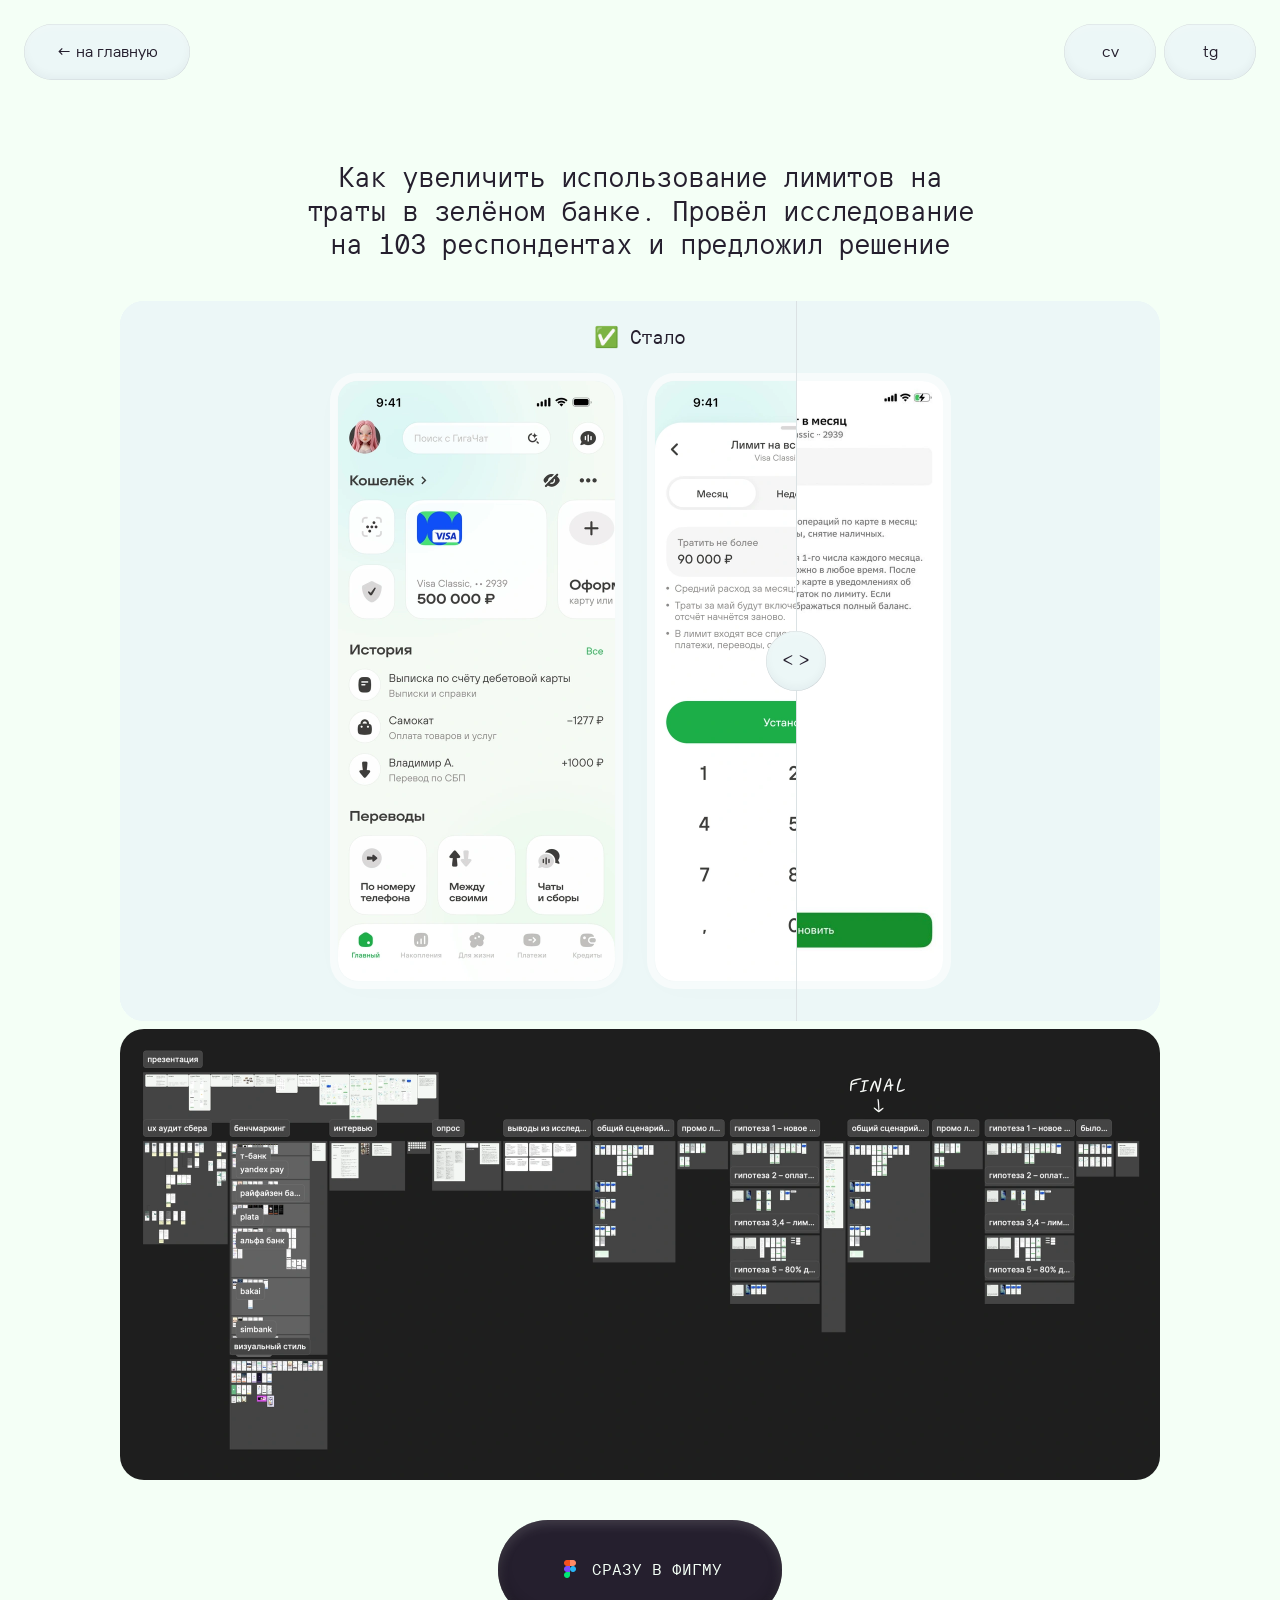
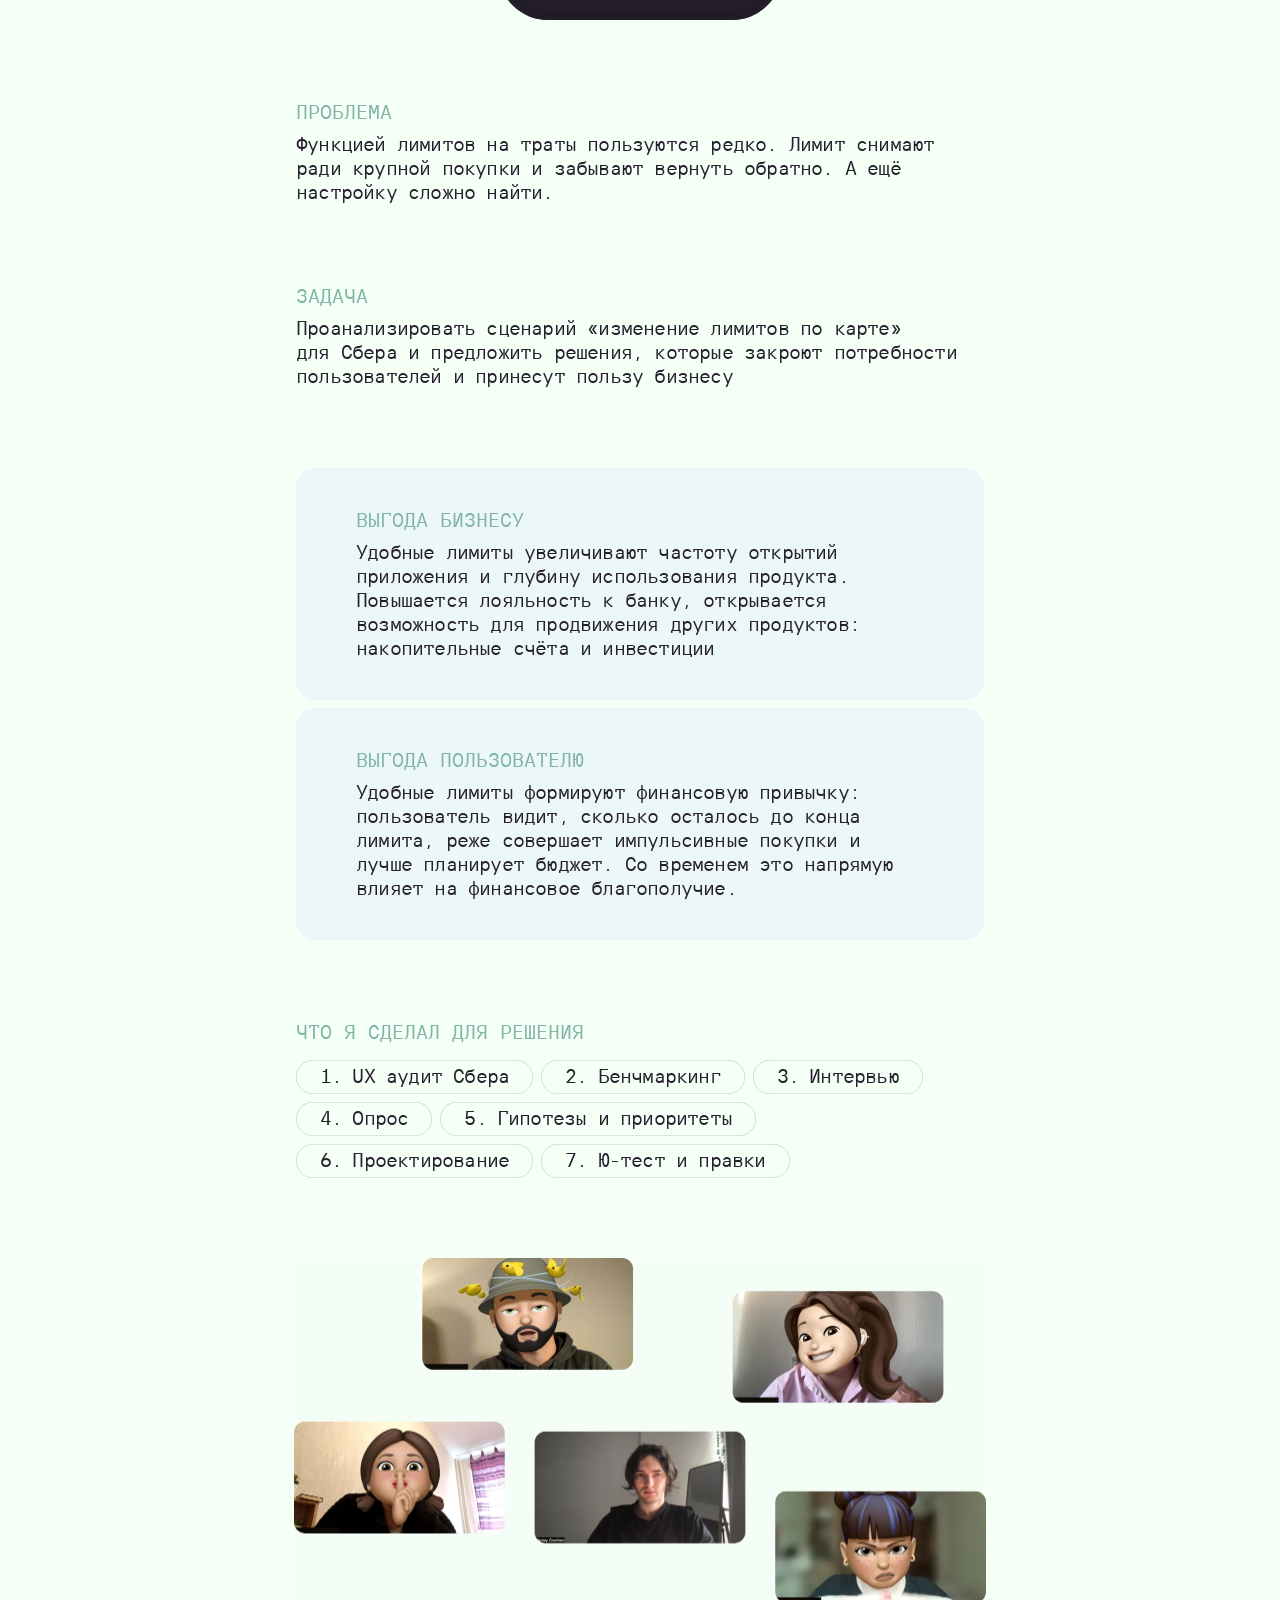
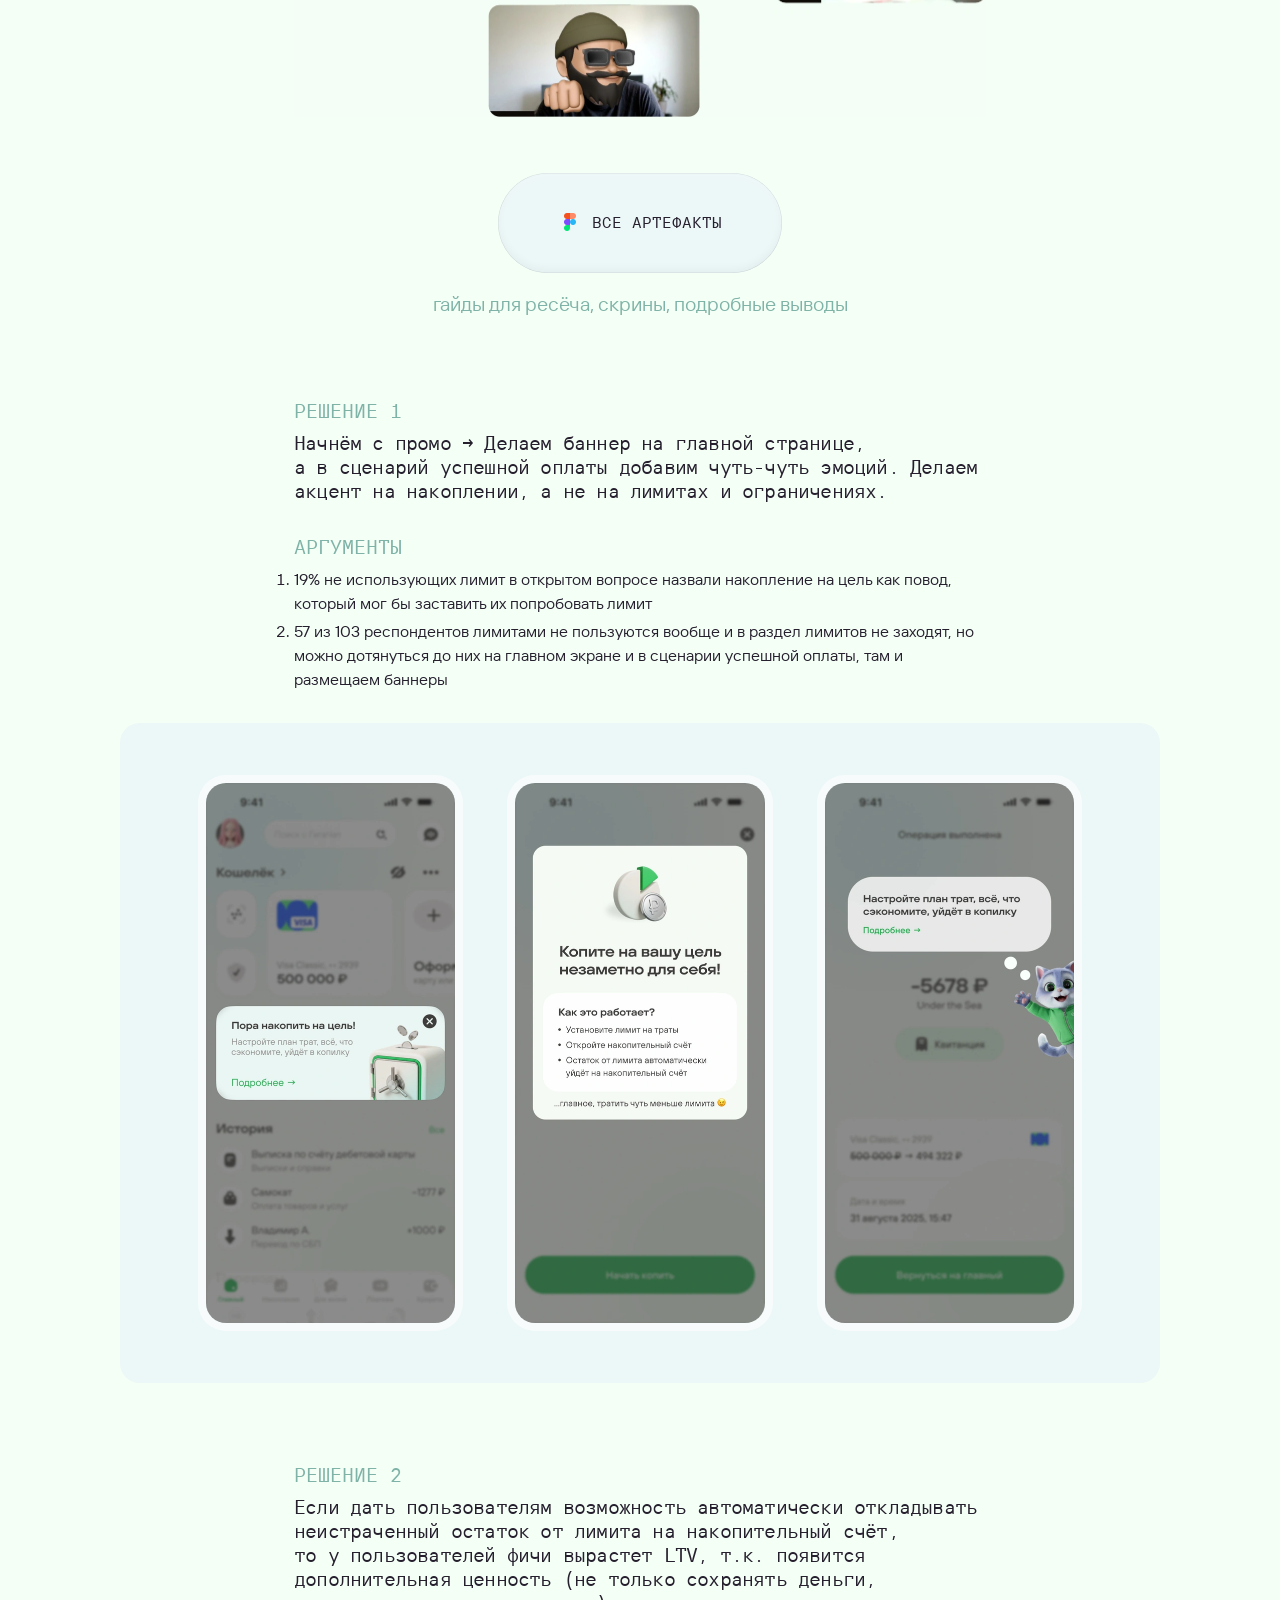
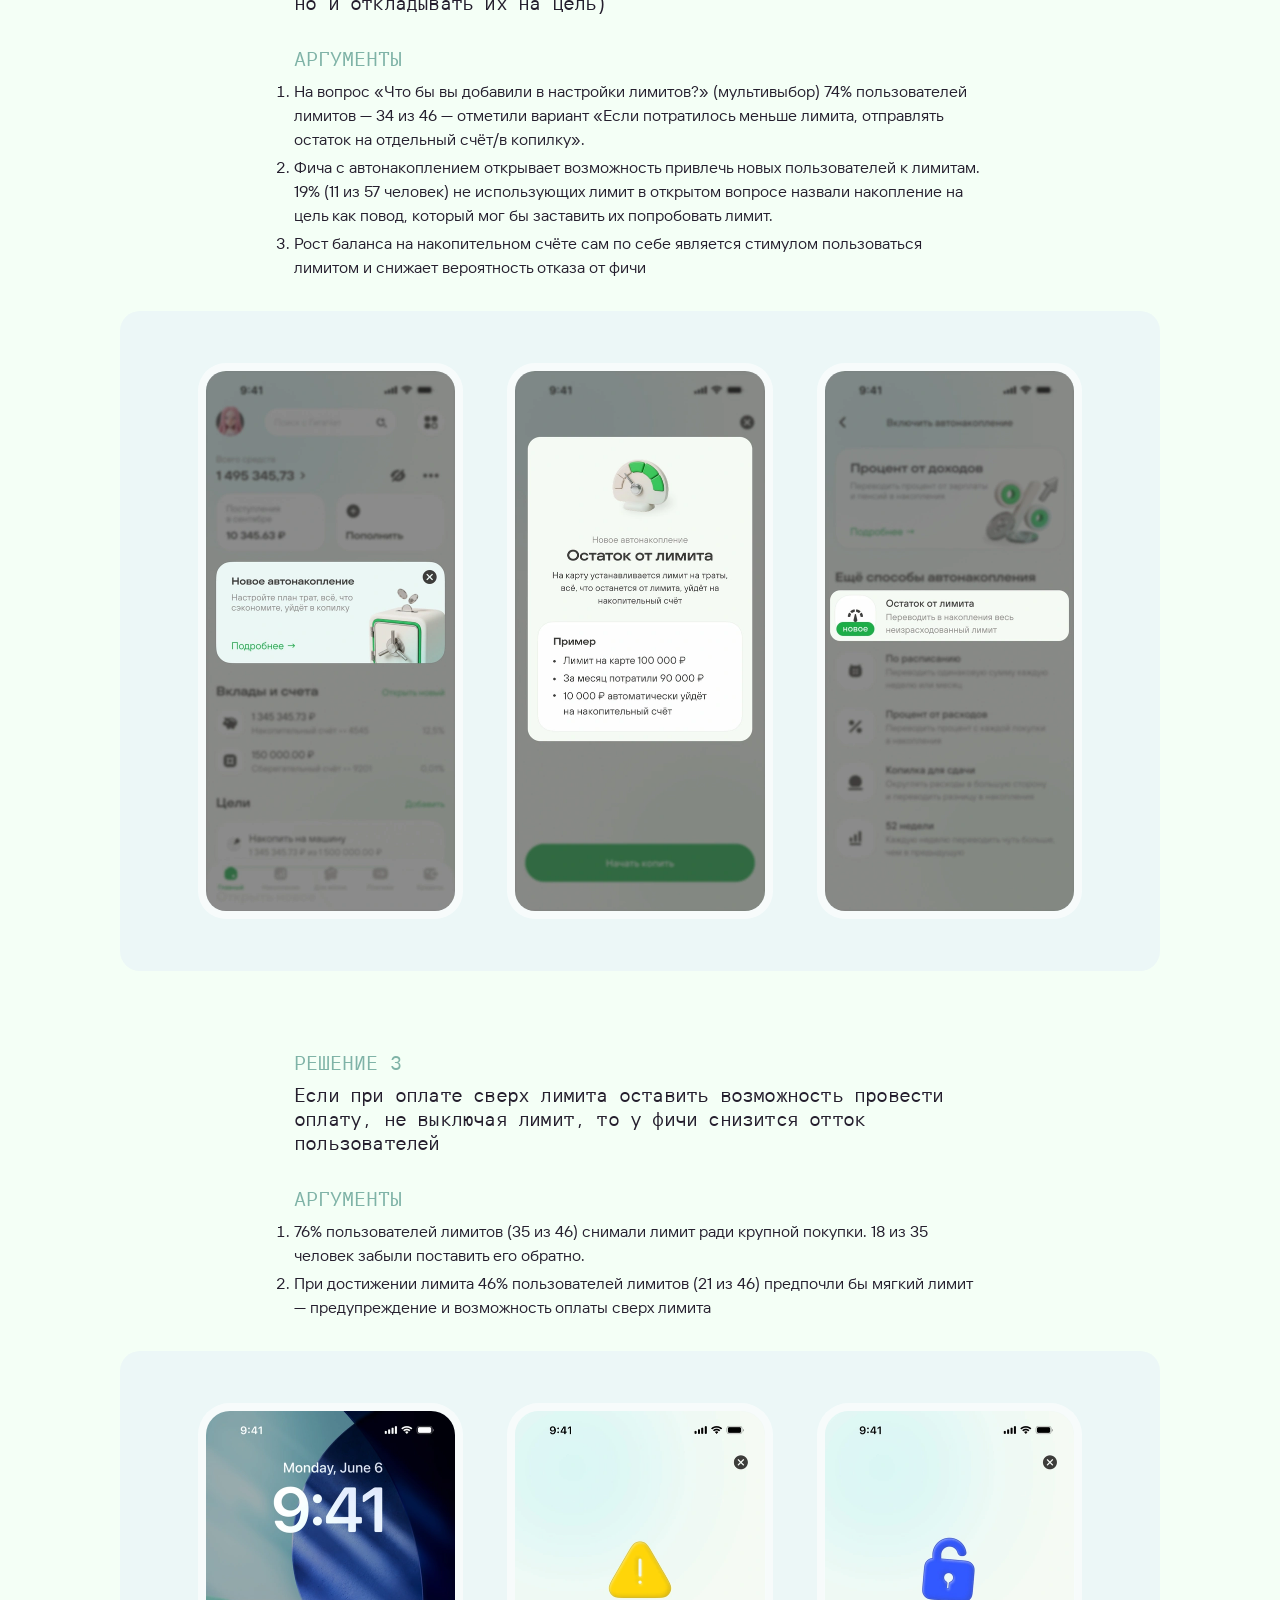
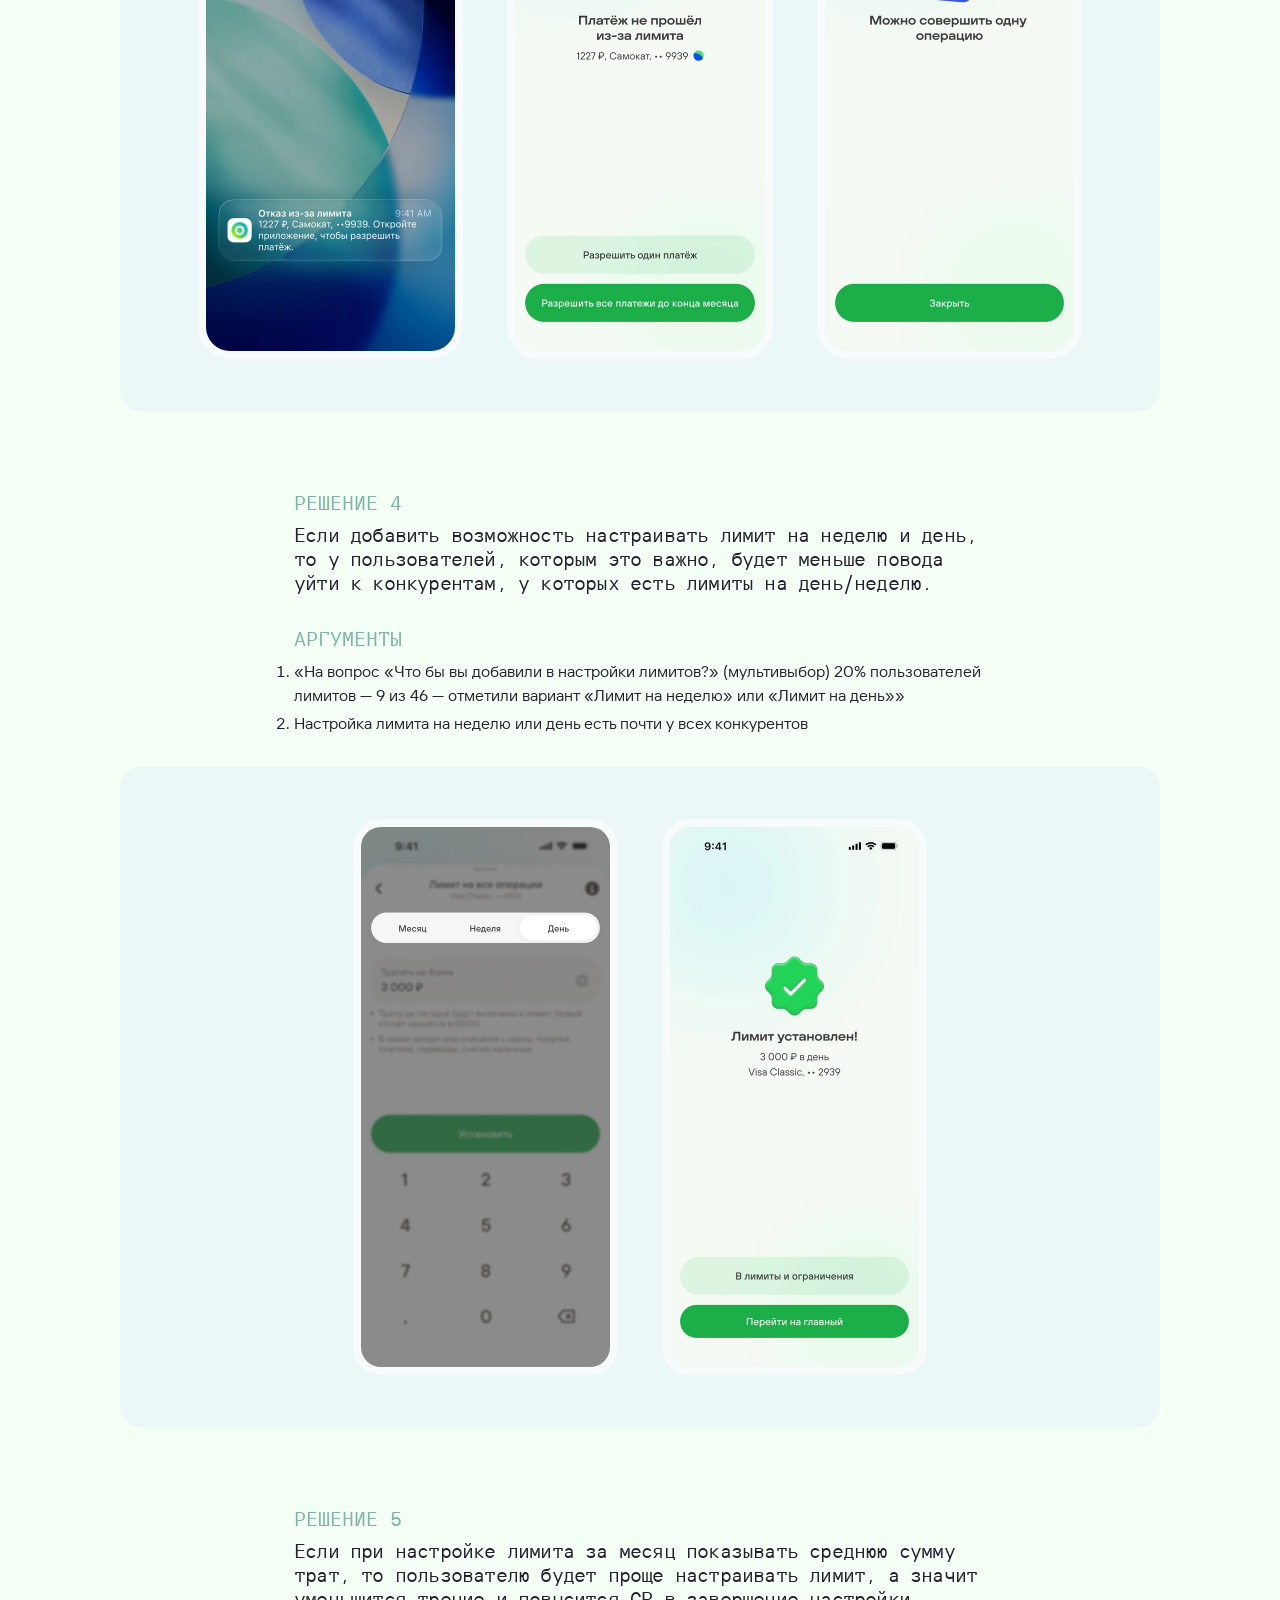
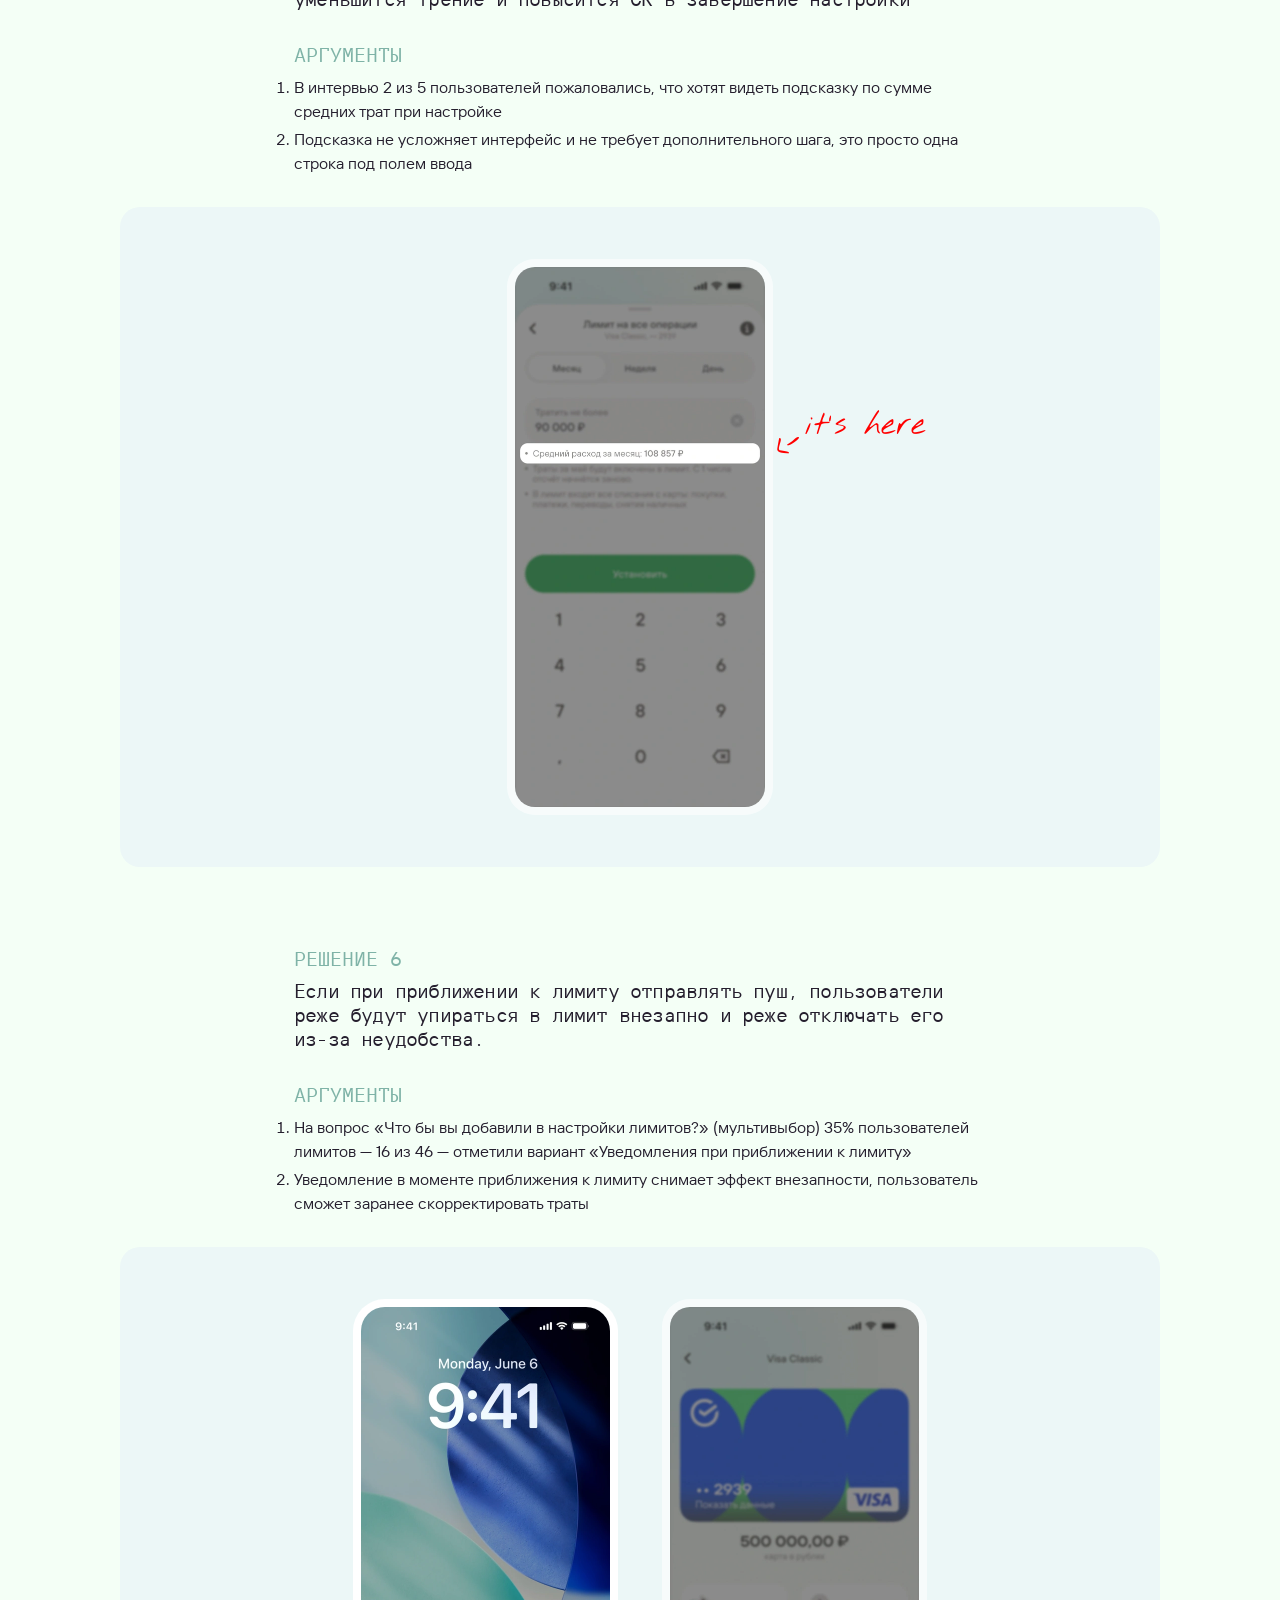
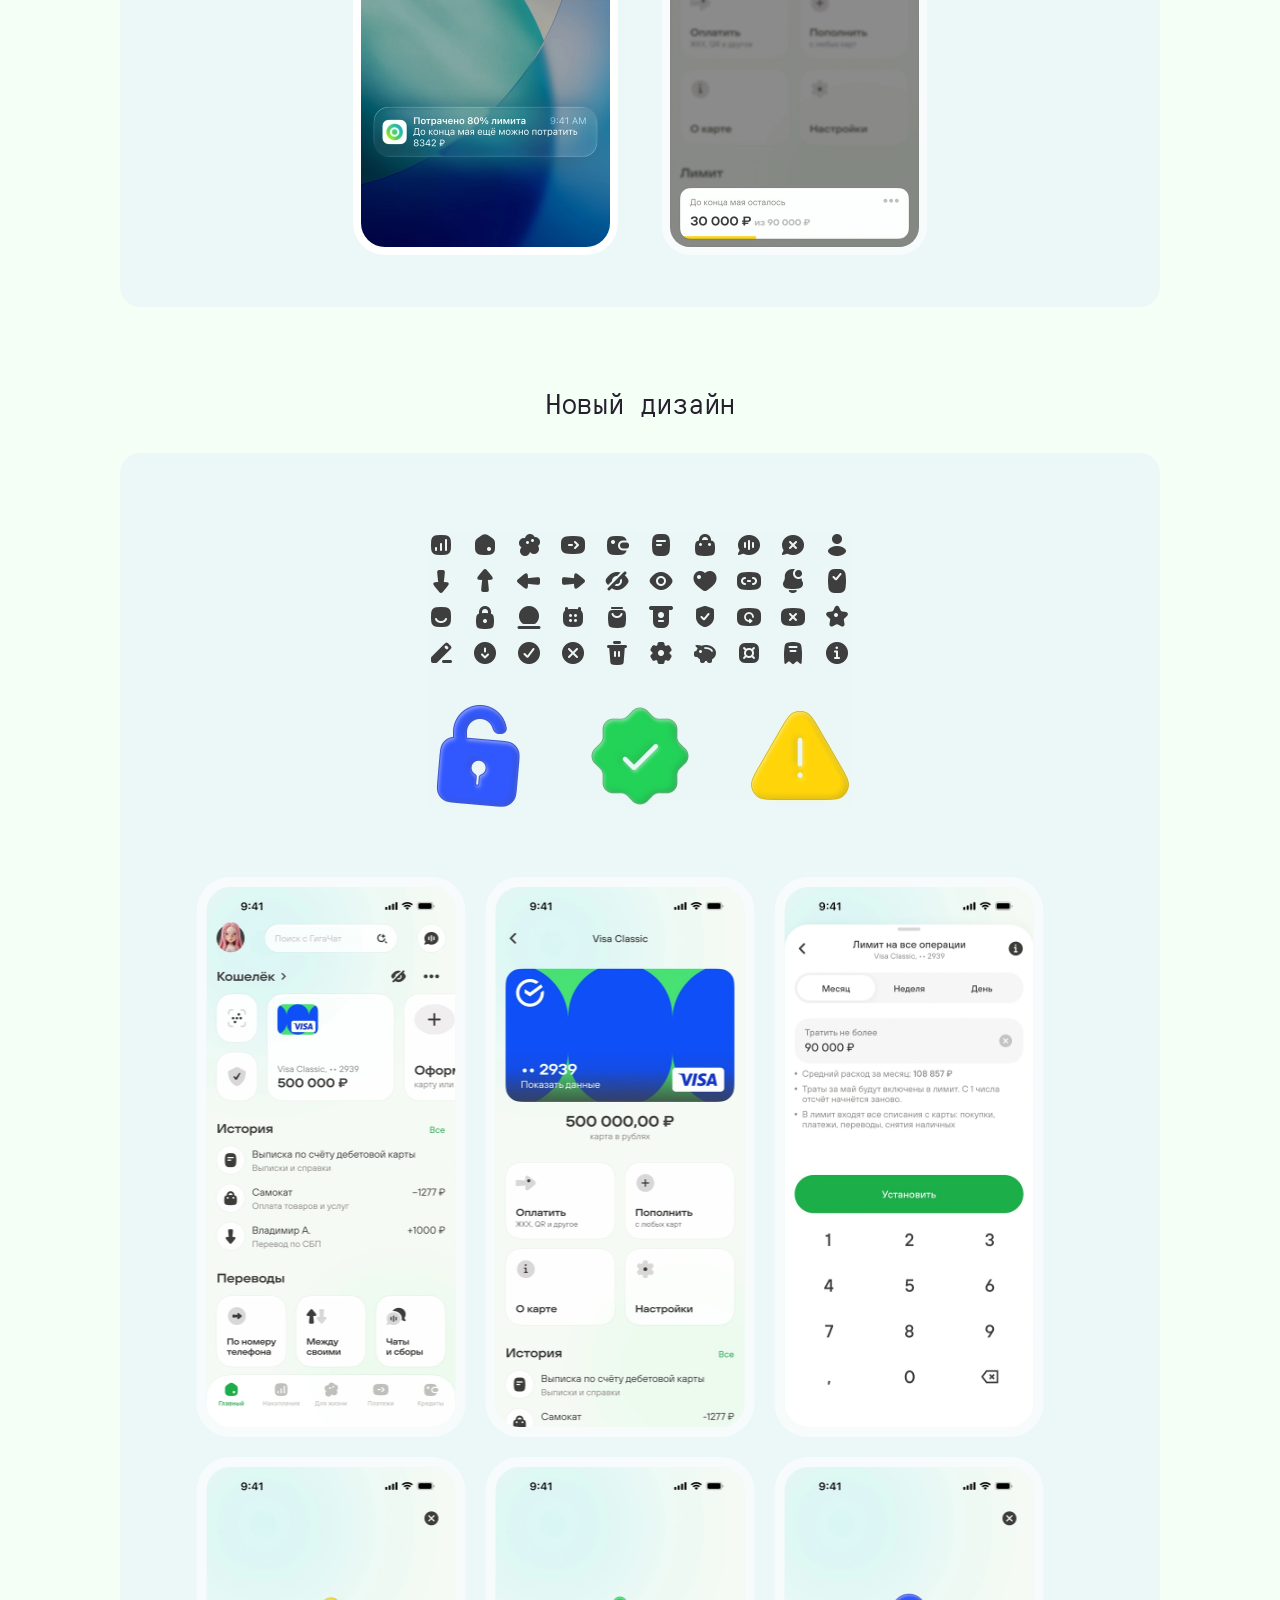
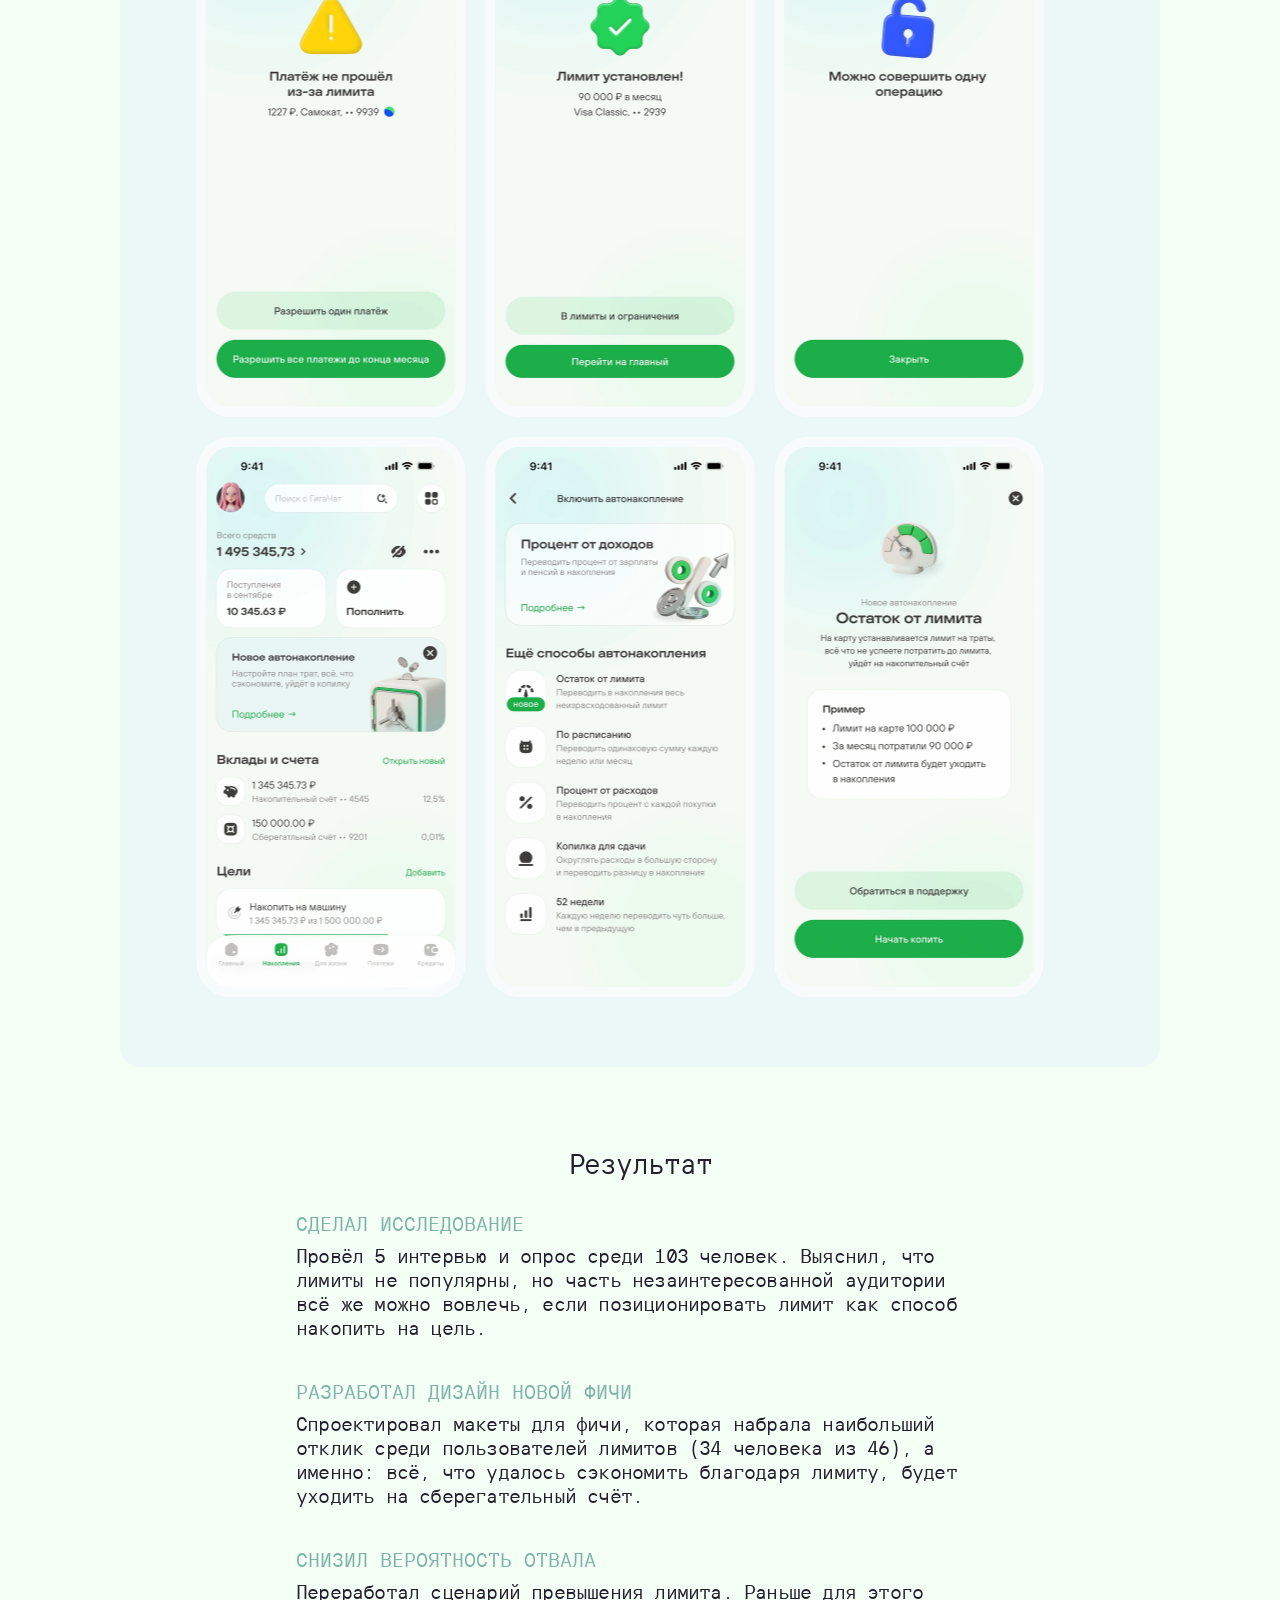
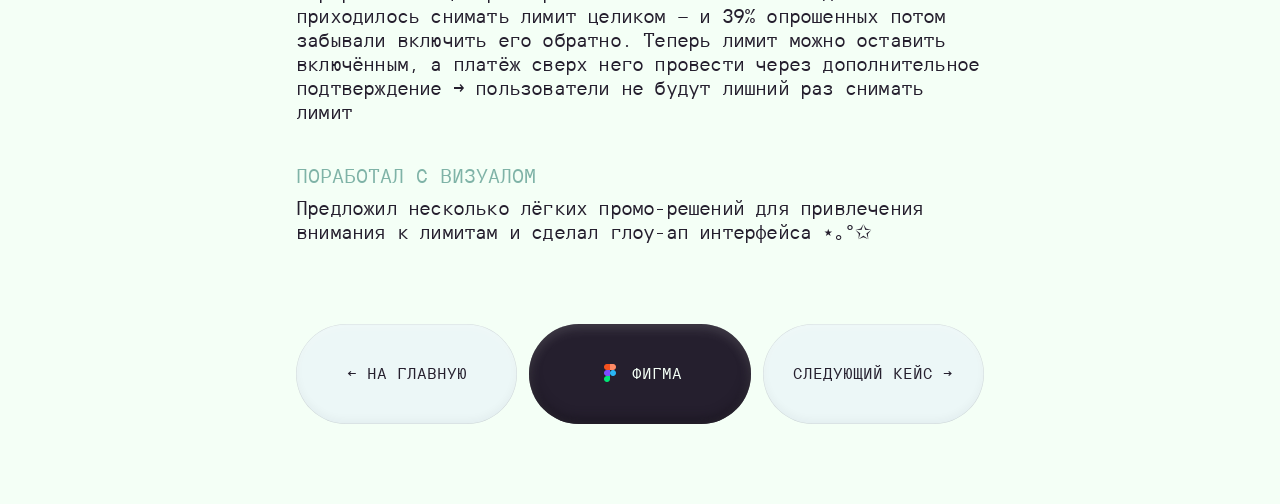
==== commit 8eae7bb1: "huge updates" ====
--- a/case-1.html
+++ b/case-1.html
@@ -3,6 +3,20 @@
   <head>
     <meta charset="utf-8">
     <meta name="viewport" content="width=device-width, initial-scale=1.0">
+    <meta name="robots" content="noindex, nofollow">
+    <!-- Yandex.Metrika counter -->
+    <script type="text/javascript">
+        (function(m,e,t,r,i,k,a){
+            m[i]=m[i]||function(){(m[i].a=m[i].a||[]).push(arguments)};
+            m[i].l=1*new Date();
+            for (var j = 0; j < document.scripts.length; j++) {if (document.scripts[j].src === r) { return; }}
+            k=e.createElement(t),a=e.getElementsByTagName(t)[0],k.async=1,k.src=r,a.parentNode.insertBefore(k,a)
+        })(window, document,'script','https://mc.yandex.ru/metrika/tag.js?id=113677863', 'ym');
+
+        ym(113677863, 'init', {ssr:true, webvisor:true, clickmap:true, ecommerce:"dataLayer", referrer: document.referrer, url: location.href, accurateTrackBounce:true, trackLinks:true});
+    </script>
+    <noscript><div><img src="https://mc.yandex.ru/watch/113677863" style="position:absolute; left:-9999px;" alt="" /></div></noscript>
+    <!-- /Yandex.Metrika counter -->
     <title>Лимиты в зелёном банке — Николай Грачев</title>
     <meta name="description" content="Исследование на 103 респондентах и редизайн раздела «Лимиты» в мобильном банке.">
     <link rel="preload" href="fonts/tt-interphases-pro-mono-regular.woff2" as="font" type="font/woff2" crossorigin>
@@ -16,35 +30,41 @@
   </head>
   <body>
     <header class="main-header">
-      <a class="button button-small button-back" href="index.html">← на главную</a>
+      <a class="button button-small" href="index.html">← на главную</a>
       <nav class="header-buttons">
-        <a class="button button-small" href="#" data-link="cv">cv</a>
-        <a class="button button-small" href="https://t.me/kolya01101110" target="_blank" rel="noopener" data-link="tg">tg</a>
+        <a class="button button-small button-fixed-92" href="https://drive.google.com/file/d/1xHJryMdsmioFay20EzBZMsBdah8leiih/view" target="_blank" rel="noopener" data-link="cv">cv</a>
+        <a class="button button-small button-fixed-92" href="https://t.me/kolya01101110" target="_blank" rel="noopener" data-link="tg">tg</a>
       </nav>
     </header>
 
     <main class="case">
-      <h1 class="case-title text-h1">Провёл исследование на&nbsp;103&nbsp;респондентах и&nbsp;оживил раздел «Лимиты» в&nbsp;зелёном банке</h1>
+      <h1 class="case-title text-h1">Как увеличить использование лимитов на траты в&nbsp;зелёном банке. Провёл исследование на&nbsp;103&nbsp;респондентах и&nbsp;предложил решение</h1>
 
       <div class="case-media-block">
         <div class="case-hero-media">
-          <div class="case-phones case-phones--hero" data-before-after data-fit="1158">
-            <div class="switch switch--toggle" role="group" aria-label="Версия экранов">
-              <span class="pill" aria-hidden="true"></span>
-              <button class="switch-item" type="button" data-state="before">было</button>
-              <button class="switch-item is-active" type="button" data-state="after">стало</button>
+          <!-- Слайдер «было / стало» (Figma 851:8374): слева новые экраны, справа старые, шторку тянут за ручку -->
+          <div class="compare" data-compare data-fit="1040">
+            <div class="compare-layer">
+              <p class="compare-label">❌ Было</p>
+              <img class="phone compare-phone" style="left: 218px" src="case-1/hero-home-old.webp" alt="Главный экран до редизайна" width="277" height="600">
+              <img class="phone compare-phone" style="left: 546px" src="case-1/hero-limit-old.webp" alt="Настройка лимита до редизайна" width="277" height="600">
             </div>
-            <img class="phone" src="case-1/hero-home.webp" data-after="case-1/hero-home.webp" data-before="case-1/hero-home-old.webp" alt="Главный экран" width="393" height="852">
-            <img class="phone" src="case-1/hero-limit.webp" data-after="case-1/hero-limit.webp" data-before="case-1/hero-limit-old.webp" alt="Настройка лимита" width="393" height="852">
-          </div>
-          <img class="case-img" src="case-1/research.webp" alt="" width="1158" height="502" loading="lazy">
+            <div class="compare-layer compare-layer--after">
+              <p class="compare-label">✅ Стало</p>
+              <img class="phone compare-phone compare-phone--new" style="left: 218px" src="case-1/hero-home.webp" alt="Главный экран после редизайна" width="277" height="600">
+              <img class="phone compare-phone compare-phone--new" style="left: 535px" src="case-1/hero-limit.webp" alt="Настройка лимита после редизайна" width="277" height="600">
+            </div>
+            <span class="compare-line" aria-hidden="true"></span>
+            <span class="compare-handle" role="slider" tabindex="0" aria-label="Сравнить было и стало" aria-valuemin="0" aria-valuemax="100" aria-valuenow="65">&lt; &gt;</span>
+          </div>
+          <img class="case-img" src="case-1/research.webp" alt="Доска с артефактами исследования в Figma" width="1040" height="451" loading="lazy">
         </div>
         <a class="button button-big button-dark" href="https://www.figma.com/design/EAk7F6zM6c15Ief7nHnXBM/%D0%A1%D0%B1%D0%B5%D1%80-%E2%80%A2-%D0%A1%D1%86%D0%B5%D0%BD%D0%B0%D1%80%D0%B8%D0%B9-%D0%B8%D0%B7%D0%BC%D0%B5%D0%BD%D0%B5%D0%BD%D0%B8%D1%8F-%D0%BB%D0%B8%D0%BC%D0%B8%D1%82%D0%BE%D0%B2-%D0%BF%D0%BE-%D0%BA%D0%B0%D1%80%D1%82%D0%B5?node-id=0-1" target="_blank" rel="noopener" data-link="figma"><img src="images/icon-figma.png" alt="" width="24" height="24">СРАЗУ В ФИГМУ</a>
       </div>
 
       <section class="case-text">
         <h2 class="case-label">Проблема</h2>
-        <p class="case-lead">Пользователи Сбера хотят контролировать траты, но&nbsp;настройку лимита сложно найти, нельзя установить лимит на&nbsp;день или&nbsp;неделю, а&nbsp;после временного снятия лимита пользователь не&nbsp;возвращает его обратно</p>
+        <p class="case-lead">Функцией лимитов на&nbsp;траты пользуются редко. Лимит снимают ради крупной покупки и&nbsp;забывают вернуть обратно. А&nbsp;ещё настройку сложно найти.</p>
       </section>
 
       <section class="case-text">
@@ -64,22 +84,19 @@
       </div>
 
       <section class="case-text case-text--gap-16">
-        <h2 class="case-label">Процесс</h2>
+        <h2 class="case-label">Что я&nbsp;сделал для&nbsp;решения</h2>
         <ol class="case-chips">
           <li>UX аудит Сбера</li>
           <li>Бенчмаркинг</li>
           <li>Интервью</li>
-          <li>Branstorm</li>
           <li>Опрос</li>
           <li>Гипотезы и приоритеты</li>
           <li>Проектирование</li>
-          <li>Ю-тест</li>
-          <li>Правки</li>
+          <li>Ю-тест и правки</li>
         </ol>
       </section>
 
       <section class="case-research">
-        <p class="case-lead case-col" style="text-align: center">Сначала ресёч потом гипотезы!</p>
         <img src="case-1/collage.webp" alt="Скриншоты интервью с респондентами" width="692" height="459" loading="lazy">
         <div class="case-research-cta">
           <a class="button button-big" href="https://www.figma.com/design/EAk7F6zM6c15Ief7nHnXBM/%D0%A1%D0%B1%D0%B5%D1%80-%E2%80%A2-%D0%A1%D1%86%D0%B5%D0%BD%D0%B0%D1%80%D0%B8%D0%B9-%D0%B8%D0%B7%D0%BC%D0%B5%D0%BD%D0%B5%D0%BD%D0%B8%D1%8F-%D0%BB%D0%B8%D0%BC%D0%B8%D1%82%D0%BE%D0%B2-%D0%BF%D0%BE-%D0%BA%D0%B0%D1%80%D1%82%D0%B5?node-id=0-1" target="_blank" rel="noopener" data-link="figma"><img src="images/icon-figma.png" alt="" width="24" height="24">ВСЕ АРТЕФАКТЫ</a>
@@ -101,10 +118,10 @@
           </ol>
           </div>
         </div>
-        <div class="case-phones" data-fit="1158">
-          <img class="phone" src="case-1/s1-home.webp" alt="" width="295" height="640" loading="lazy">
-          <img class="phone" src="case-1/s1-info.webp" alt="" width="295" height="640" loading="lazy">
-          <img class="phone" src="case-1/s1-promo.webp" alt="" width="295" height="640" loading="lazy">
+        <div class="case-phones" data-fit="1040">
+          <img class="phone" src="case-1/s1-home.webp" alt="" width="249" height="540" loading="lazy">
+          <img class="phone" src="case-1/s1-info.webp" alt="" width="249" height="540" loading="lazy">
+          <img class="phone" src="case-1/s1-promo.webp" alt="" width="249" height="540" loading="lazy">
         </div>
       </section>
 
@@ -123,10 +140,10 @@
           </ol>
           </div>
         </div>
-        <div class="case-phones" data-fit="1158">
-          <img class="phone" src="case-1/s2-savings.webp" alt="" width="295" height="640" loading="lazy">
-          <img class="phone" src="case-1/autosavings-list.webp" alt="" width="295" height="640" loading="lazy">
-          <img class="phone" src="case-1/s2-info.webp" alt="" width="295" height="640" loading="lazy">
+        <div class="case-phones" data-fit="1040">
+          <img class="phone" src="case-1/s2-savings.webp" alt="" width="249" height="540" loading="lazy">
+          <img class="phone" src="case-1/s2-info.webp" alt="" width="249" height="540" loading="lazy">
+          <img class="phone" src="case-1/s2-autosavings-list.webp" alt="" width="249" height="540" loading="lazy">
         </div>
       </section>
 
@@ -134,7 +151,7 @@
         <div class="case-section-text">
           <div class="case-text">
             <h2 class="case-label">Решение 3</h2>
-            <p class="case-lead">Если при&nbsp;оплате сверх лимита спросить подтверждение, то&nbsp;пользователи перестанут выключать лимит&nbsp;→ У&nbsp;лимитов снизится отток пользователей</p>
+            <p class="case-lead">Если при&nbsp;оплате сверх лимита оставить возможность провести оплату, не&nbsp;выключая лимит, то&nbsp;у&nbsp;фичи снизится отток пользователей</p>
           </div>
           <div class="case-text">
             <h3 class="case-label">Аргументы</h3>
@@ -144,10 +161,10 @@
           </ol>
           </div>
         </div>
-        <div class="case-phones" data-fit="1158">
-          <img class="phone" src="case-1/s3-push.webp" alt="" width="295" height="640" loading="lazy">
-          <img class="phone" src="case-1/s3-warning.webp" alt="" width="295" height="640" loading="lazy">
-          <img class="phone" src="case-1/s3-unlocked.webp" alt="" width="295" height="640" loading="lazy">
+        <div class="case-phones" data-fit="1040">
+          <img class="phone phone--r24" src="case-1/s3-push.webp" alt="" width="249" height="540" loading="lazy">
+          <img class="phone phone--r24" src="case-1/s3-warning.webp" alt="" width="249" height="540" loading="lazy">
+          <img class="phone phone--r24" src="case-1/s3-unlocked.webp" alt="" width="249" height="540" loading="lazy">
         </div>
       </section>
 
@@ -165,9 +182,9 @@
           </ol>
           </div>
         </div>
-        <div class="case-phones" data-fit="1158">
-          <img class="phone" src="case-1/s4-list.webp" alt="" width="295" height="640" loading="lazy">
-          <img class="phone" src="case-1/s4-info.webp" alt="" width="295" height="640" loading="lazy">
+        <div class="case-phones" data-fit="1040">
+          <img class="phone" src="case-1/s4-day.webp" alt="" width="249" height="540" loading="lazy">
+          <img class="phone" src="case-1/s4-day-success.webp" alt="" width="249" height="540" loading="lazy">
         </div>
       </section>
 
@@ -179,14 +196,14 @@
           </div>
           <div class="case-text">
             <h3 class="case-label">Аргументы</h3>
-            <ol class="case-list case-body">
+            <ol class="case-list case-small">
             <li>В интервью 2 из 5 пользователей пожаловались, что хотят видеть подсказку по сумме средних трат при настройке</li>
             <li>Подсказка не усложняет интерфейс и не требует дополнительного шага, это просто одна строка под полем ввода</li>
           </ol>
           </div>
         </div>
-        <div class="case-phones" data-fit="1158">
-          <img class="phone" src="case-1/s5-screen.webp" alt="" width="295" height="640" loading="lazy">
+        <div class="case-phones" data-fit="1040">
+          <img class="phone" src="case-1/s5-screen.webp" alt="" width="249" height="540" loading="lazy">
           <p class="case-annotation case-annotation--text" aria-hidden="true">it's here</p>
           <p class="case-annotation case-annotation--arrow" aria-hidden="true">-&gt;</p>
         </div>
@@ -196,36 +213,36 @@
         <div class="case-section-text">
           <div class="case-text">
             <h2 class="case-label">Решение 6</h2>
-            <p class="case-lead">Если при&nbsp;приближении к&nbsp;лимиту (например, 80%&nbsp;от&nbsp;суммы) отправлять пуш, пользователи реже будут упираться в&nbsp;лимит внезапно и&nbsp;реже отключать его из-за неудобства.</p>
-          </div>
-          <div class="case-text">
-            <h3 class="case-label">Аргументы</h3>
-            <ol class="case-list case-body">
+            <p class="case-lead">Если при&nbsp;приближении к&nbsp;лимиту отправлять пуш, пользователи реже будут упираться в&nbsp;лимит внезапно и&nbsp;реже отключать его из-за неудобства.</p>
+          </div>
+          <div class="case-text">
+            <h3 class="case-label">Аргументы</h3>
+            <ol class="case-list case-small">
             <li>На вопрос «Что бы вы добавили в настройки лимитов?» (мультивыбор) 35% пользователей лимитов — 16 из 46 — отметили вариант «Уведомления при приближении к лимиту»</li>
             <li>Уведомление в моменте приближения к лимиту снимает эффект внезапности, пользователь сможет заранее скорректировать траты</li>
           </ol>
           </div>
         </div>
-        <div class="case-phones" data-fit="1158">
-          <img class="phone phone--solid" src="case-1/s6-push.webp" alt="" width="295" height="640" loading="lazy">
-          <img class="phone" src="case-1/s6-push-card.webp" alt="" width="295" height="640" loading="lazy">
+        <div class="case-phones" data-fit="1040">
+          <img class="phone phone--solid phone--r24" src="case-1/s6-push.webp" alt="" width="249" height="540" loading="lazy">
+          <img class="phone" src="case-1/s6-push-card.webp" alt="" width="249" height="540" loading="lazy">
         </div>
       </section>
 
       <section class="case-section">
         <h2 class="case-section-title">Новый дизайн</h2>
-        <div class="case-new-design" data-fit="1158">
+        <div class="case-new-design" data-fit="1040">
           <img class="case-new-design-icons" src="case-1/icons.webp" alt="Набор иконок" width="422" height="274" loading="lazy">
           <div class="case-new-design-grid">
-            <img class="phone" src="case-1/nd-one.webp" alt="" width="295" height="640" loading="lazy">
-            <img class="phone" src="case-1/nd-two.webp" alt="" width="295" height="640" loading="lazy">
-            <img class="phone" src="case-1/hero-limit.webp" alt="" width="295" height="640" loading="lazy">
-            <img class="phone" src="case-1/nd-eight.webp" alt="" width="295" height="640" loading="lazy">
-            <img class="phone" src="case-1/nd-five.webp" alt="" width="295" height="640" loading="lazy">
-            <img class="phone" src="case-1/nd-seven.webp" alt="" width="295" height="640" loading="lazy">
-            <img class="phone" src="case-1/nd-six.webp" alt="" width="295" height="640" loading="lazy">
-            <img class="phone" src="case-1/autosavings-list.webp" alt="" width="295" height="640" loading="lazy">
-            <img class="phone" src="case-1/nd-three.webp" alt="" width="295" height="640" loading="lazy">
+            <img class="phone" src="case-1/nd-one.webp" alt="" width="249" height="540" loading="lazy">
+            <img class="phone" src="case-1/nd-two.webp" alt="" width="249" height="540" loading="lazy">
+            <img class="phone" src="case-1/hero-limit.webp" alt="" width="249" height="540" loading="lazy">
+            <img class="phone" src="case-1/nd-eight.webp" alt="" width="249" height="540" loading="lazy">
+            <img class="phone" src="case-1/nd-five.webp" alt="" width="249" height="540" loading="lazy">
+            <img class="phone" src="case-1/nd-seven.webp" alt="" width="249" height="540" loading="lazy">
+            <img class="phone" src="case-1/nd-six.webp" alt="" width="249" height="540" loading="lazy">
+            <img class="phone" src="case-1/nd-autosavings-list.webp" alt="" width="249" height="540" loading="lazy">
+            <img class="phone" src="case-1/nd-three.webp" alt="" width="249" height="540" loading="lazy">
           </div>
         </div>
       </section>
@@ -243,7 +260,7 @@
           </div>
           <div class="case-text">
             <h3 class="case-label">Снизил вероятность отвала</h3>
-            <p class="case-body">Переработал сценарий превышения лимита. Раньше для этого приходилось снимать лимит целиком — и 39% опрошенныхп потом забывали включить его обратно. Теперь лимит можно оставить включённым, а платёж сверх него провести через дополнительное подтверждение → пользователи не будут лишний раз снимать лимит</p>
+            <p class="case-body">Переработал сценарий превышения лимита. Раньше для этого приходилось снимать лимит целиком — и 39% опрошенных потом забывали включить его обратно. Теперь лимит можно оставить включённым, а платёж сверх него провести через дополнительное подтверждение → пользователи не будут лишний раз снимать лимит</p>
           </div>
           <div class="case-text">
             <h3 class="case-label">Поработал с&nbsp;визуалом</h3>
@@ -252,35 +269,13 @@
         </div>
       </section>
 
-      <div><a class="button button-big button-dark" href="https://www.figma.com/design/EAk7F6zM6c15Ief7nHnXBM/%D0%A1%D0%B1%D0%B5%D1%80-%E2%80%A2-%D0%A1%D1%86%D0%B5%D0%BD%D0%B0%D1%80%D0%B8%D0%B9-%D0%B8%D0%B7%D0%BC%D0%B5%D0%BD%D0%B5%D0%BD%D0%B8%D1%8F-%D0%BB%D0%B8%D0%BC%D0%B8%D1%82%D0%BE%D0%B2-%D0%BF%D0%BE-%D0%BA%D0%B0%D1%80%D1%82%D0%B5?node-id=0-1" target="_blank" rel="noopener" data-link="figma"><img src="images/icon-figma.png" alt="" width="24" height="24">КЕЙС В ФИГМЕ</a></div>
+      <nav class="case-end" aria-label="Дальше">
+        <a class="button button-big" href="index.html">← НА ГЛАВНУЮ</a>
+        <a class="button button-big button-dark" href="https://www.figma.com/design/EAk7F6zM6c15Ief7nHnXBM/%D0%A1%D0%B1%D0%B5%D1%80-%E2%80%A2-%D0%A1%D1%86%D0%B5%D0%BD%D0%B0%D1%80%D0%B8%D0%B9-%D0%B8%D0%B7%D0%BC%D0%B5%D0%BD%D0%B5%D0%BD%D0%B8%D1%8F-%D0%BB%D0%B8%D0%BC%D0%B8%D1%82%D0%BE%D0%B2-%D0%BF%D0%BE-%D0%BA%D0%B0%D1%80%D1%82%D0%B5?node-id=0-1" target="_blank" rel="noopener" data-link="figma"><img src="images/icon-figma.png" alt="" width="24" height="24">ФИГМА</a>
+        <a class="button button-big" href="case-2.html">СЛЕДУЮЩИЙ КЕЙС →</a>
+      </nav>
     </main>
-
-    <nav class="case-nav">
-      <div>
-        <a class="button button-middle" href="index.html">← на главную</a>
-        <a class="button button-middle" href="case-2.html">следующий кейс →</a>
-      </div>
-      <div>
-        <a class="button button-middle button-cv" href="#" data-link="cv">cv</a>
-        <a class="button button-middle" href="https://t.me/kolya01101110" target="_blank" rel="noopener" data-link="tg">tg</a>
-      </div>
-    </nav>
     <script src="js/fit.js"></script>
-    <script src="js/switch.js"></script>
-    <script>
-      // «было / стало»: меняет скриншоты в первой карточке (анимация пилюли — js/switch.js)
-      document.querySelectorAll('[data-before-after]').forEach(box => {
-        const sw = box.querySelector('.switch');
-        // Стартовая позиция пилюли — без анимации. switch.js подключён выше,
-        // поэтому его fonts.ready (расстановка пилюли) срабатывает раньше этого.
-        document.fonts.ready.then(() => {
-          void sw.querySelector('.pill').offsetWidth; // применить позицию, пока переходы выключены
-          sw.classList.add('is-ready');
-        });
-        sw.addEventListener('switch:change', e => {
-          box.querySelectorAll('img[data-before]').forEach(img => { img.src = img.dataset[e.detail.dataset.state]; });
-        });
-      });
-    </script>
+    <script src="js/compare.js"></script>
   </body>
 </html>
--- a/css/tokens.css
+++ b/css/tokens.css
@@ -24,8 +24,10 @@
 
   /* сетка и отступы */
   --page-padding: 24px;
+  --header-height: 56px;
   --grid-gap: 8px;
   --radius-card: 20px;
+  --radius-media: 24px;    /* обложки, шоты, крупные картинки */
   --radius-pill: 100px;
 }
 
--- a/css/base.css
+++ b/css/base.css
@@ -47,9 +47,9 @@
 button { font: inherit; color: inherit; }
 
 /* Типографика */
-.text-h1 {               /* hero, 40 / 120% */
+.text-h1 {               /* hero и заголовки кейсов, 28 / 120% */
   font-family: var(--font-mono);
-  font-size: 40px;
+  font-size: 28px;
   line-height: 1.2;
   letter-spacing: -0.04em;
 }
@@ -91,8 +91,9 @@
 
 /* Адаптив: типографика */
 @media (max-width: 1023px) {
-  .text-h1 { font-size: 32px; }
+  .text-h1 { font-size: 26px; }
 }
 @media (max-width: 767px) {
   .text-h1 { font-size: 24px; }
+  .text-h2 { font-size: 18px; }
 }
--- a/css/components.css
+++ b/css/components.css
@@ -14,15 +14,13 @@
   cursor: pointer;
   transition: background-color .2s ease;
 }
-/* small: 40px, полупрозрачная с блюром (шапка) */
+/* small: 56px, сплошная (шапка) */
 .button-small {
-  height: 40px;
-  background-color: rgba(236, 247, 247, 0.8);
-  -webkit-backdrop-filter: var(--blur);
-  backdrop-filter: var(--blur);
+  height: var(--header-height);
+  background-color: var(--light-grey);
 }
-.button-small:hover  { background-color: rgba(219, 240, 240, 0.8); }
-.button-small:active { background-color: rgba(201, 232, 232, 0.8); }
+.button-small:hover  { background-color: var(--light-grey-hover); }
+.button-small:active { background-color: var(--light-grey-active); }
 
 /* middle: 52px, сплошная (карточки, футер) */
 .button-middle {
@@ -33,9 +31,6 @@
 .button-middle:active { background-color: var(--light-grey-active); }
 
 .button-fixed-92 { width: 92px; padding-inline: 0; }
-
-/* «← на главную» в шапке кейсов — поуже: слева 16, справа 20 */
-.button-back { padding-inline: 16px 20px; }
 
 /* Segment control — «Frame 1» */
 .switch {
@@ -49,7 +44,7 @@
   -webkit-backdrop-filter: var(--blur);
   backdrop-filter: var(--blur);
   font-family: var(--font-sans);
-  font-size: 16px;
+  font-size: 20px;
   line-height: 1.5;
 }
 .pill {
@@ -82,8 +77,8 @@
   display: flex;
   align-items: center;
   justify-content: center;
-  height: 32px;
-  padding: 4px 16px 6px;
+  height: 48px;
+  padding: 4px 24px 6px;
   border: none;
   background: none;
   border-radius: var(--radius-pill);
@@ -121,10 +116,10 @@
     translate: -50% 0;
   }
 }
-.main-header-logo img { width: 42px; height: 41px; }
+.main-header-logo img { width: 56px; height: 54px; }
 .header-buttons {
   display: flex;
-  gap: 4px;
+  gap: 8px;
 }
 
 /* big: 100px, кнопки «СРАЗУ В ФИГМУ», «ВСЕ АРТЕФАКТЫ» */
@@ -152,15 +147,16 @@
 .button-dark:hover  { background-color: #110E15; }
 .button-dark:active { background-color: #000000; }
 
-/* Переключатель «было / стало» — segment control (анимация из js/switch.js) с фоном и тенью тогла */
-.switch--toggle {
-  background: rgba(236, 247, 247, 0.8);
-  box-shadow: var(--stroke-inside), var(--shadow-inset);
+/* Мобилка: шапка ниже (48), кнопки и свич компактнее, чтобы всё влезало в 320–375 */
+@media (max-width: 767px) {
+  :root { --header-height: 48px; }
+  .main-header .button { padding-inline: 20px; font-size: 16px; }
+  .main-header .button-fixed-92 { width: auto; }
+  .main-header-logo img { width: 48px; height: 46px; }
+  .main-header .switch { font-size: 16px; }
+  .main-header .switch-item { height: 40px; padding-inline: 16px; }
 }
-/* Пока пилюля не встала на стартовую позицию — без анимации (иначе при загрузке она «едет» к «стало») */
-.switch--toggle:not(.is-ready) .pill { transition: none; }
-
-/* Очень узкие экраны (<360): cv/tg в шапке кейсов поуже, чтобы влезали рядом с «на главную» */
 @media (max-width: 359px) {
-  .header-buttons .button { padding-inline: 20px; }
+  .main-header .button { padding-inline: 16px; }
+  .main-header .switch-item { padding-inline: 12px; }
 }
--- a/css/case.css
+++ b/css/case.css
@@ -1,51 +1,55 @@
-/* Страницы кейсов — фреймы case-1, case-2, case-3 (1440) */
+/* Страницы кейсов — фрейм case-1 (Figma 827:15415): колонка по центру, максимум 1040 */
 .case {
-  width: min(1158px, 100% - 2 * var(--page-padding));
+  width: min(1040px, 100% - 2 * var(--page-padding));
   margin: 0 auto;
-  padding-top: 224px;          /* 24 + шапка 40 + 160 */
-  display: flex;
-  flex-direction: column;
-  align-items: center;
-  gap: 120px;
-}
+  padding-top: calc(var(--page-padding) + var(--header-height) + 80px);  /* 24 + шапка 56 + 80 */
+  display: flex;
+  flex-direction: column;
+  align-items: center;
+  --case-gap: 80px;
+  gap: var(--case-gap);
+  padding-bottom: var(--case-gap);
+}
+/* В макете заголовок и первый экран — одна группа с отступом 40 */
 .case-title {
-  width: min(926px, 100%);
+  width: min(688px, 100%);
+  margin-bottom: calc(40px - var(--case-gap));
   text-align: center;
 }
 
-/* Текстовые блоки 692px */
+/* Текстовые блоки 688px */
 .case-text {
-  width: min(692px, 100%);
-  display: flex;
-  flex-direction: column;
-  gap: 12px;
+  width: min(688px, 100%);
+  display: flex;
+  flex-direction: column;
+  gap: 8px;
 }
 .case-text--gap-16 { gap: 16px; }
-.case-col { width: min(692px, 100%); }   /* одиночный абзац в колонке 692 */
-.case-label {
+.case-col { width: min(688px, 100%); }   /* одиночный абзац в колонке 688 */
+.case-label {                 /* mono 20 / 120%, капс */
   font-family: var(--font-mono);
-  font-size: 24px;
+  font-size: 20px;
   line-height: 1.2;
   color: #7FB3A7;
   text-transform: uppercase;
 }
-.case-lead {                  /* 32 / 150% */
-  font-size: 32px;
-  line-height: 1.5;
-}
-.case-body {                  /* 24 / 150% */
-  font-size: 24px;
-  line-height: 1.5;
-}
-.case-small {                 /* 20 / 150% */
-  font-size: 20px;
+.case-lead,                   /* mono 20 / 120% — лиды и текст карточек/результатов */
+.case-body {
+  font-family: var(--font-mono);
+  font-size: 20px;
+  line-height: 1.2;
+  letter-spacing: -0.04em;
+}
+.case-small {                 /* 16 / 150% — списки аргументов */
+  font-size: 16px;
   line-height: 1.5;
 }
 .case-list {
   margin: 0;
   padding-left: 0;            /* номера висят слева за колонкой, текст на всю ширину — как в Figma */
 }
-.case-list > li + li { margin-top: 12px; }
+.case-list > li + li { margin-top: 4px; }
+.case-list ul { padding-left: 1.2em; list-style: disc; }   /* вложенный список в аргументах case-2 */
 .case-list--tight > li + li { margin-top: 0; }
 .case-caption {
   font-size: 20px;
@@ -56,19 +60,19 @@
 
 /* Карточки «выгода бизнесу» и т. п. */
 .case-notes {
-  width: min(692px, 100%);   /* обёртка по колонке 692 — иначе тянется на 1158 и карточки уезжают влево */
+  width: min(688px, 100%);   /* обёртка по колонке 688 — иначе тянется на 1040 и карточки уезжают влево */
   display: flex;
   flex-direction: column;
   gap: 8px;
 }
 .case-note {
-  width: min(692px, 100%);
+  width: min(688px, 100%);
   padding: 40px 60px;
   border-radius: var(--radius-card);
   background-color: var(--light-grey);
   display: flex;
   flex-direction: column;
-  gap: 12px;
+  gap: 8px;
 }
 
 /* Чипсы процесса */
@@ -83,40 +87,40 @@
 }
 .case-chips > li {
   counter-increment: chip;
-  padding: 4px 24px 6px 16px;
+  padding: 4px 24px 6px;
   border-radius: var(--radius-pill);
   box-shadow: inset 0 0 0 0.5px rgba(37, 31, 46, 0.24);
   -webkit-backdrop-filter: var(--blur);
   backdrop-filter: var(--blur);
-  font-size: 24px;
-  line-height: 1.5;
+  font-family: var(--font-mono);
+  font-size: 20px;
+  line-height: 1.2;
+  letter-spacing: -0.04em;
   white-space: nowrap;
 }
 .case-chips > li::before {
   content: counter(chip) ".";
   display: inline-block;
-  width: 1.5em;
-  text-align: right;
-  padding-right: 0.35em;
-}
-
-/* Решение: текст 692 + медиа 1158 */
+  margin-right: 0.5em;
+}
+
+/* Решение: текст 692 + медиа 1040 */
 .case-section {
   width: 100%;
   display: flex;
   flex-direction: column;
   align-items: center;
-  gap: 40px;
+  gap: 32px;
 }
 .case-section-text {
   width: min(692px, 100%);
   display: flex;
   flex-direction: column;
-  gap: 40px;
-}
-.case-section-title {
+  gap: 32px;
+}
+.case-section-title {          /* mono 28 / 120% */
   font-family: var(--font-mono);
-  font-size: 40px;
+  font-size: 28px;
   line-height: 1.2;
   letter-spacing: -0.04em;
   text-align: center;
@@ -127,14 +131,14 @@
   display: block;
   width: 100%;
   height: auto;
-  border-radius: var(--radius-card);
-}
-
-/* Карточка с телефонами */
+  border-radius: var(--radius-media);
+}
+
+/* Карточка с телефонами: 1040×660, телефоны 249×540 */
 .case-phones {
   position: relative;
   width: 100%;
-  height: 760px;
+  height: 660px;
   display: flex;
   align-items: center;
   justify-content: center;
@@ -146,41 +150,105 @@
 .phone {
   display: block;
   flex-shrink: 0;
-  width: 295.21px;
-  height: 640px;
+  width: 249.1px;
+  height: 540px;
   object-fit: cover;
-  border-radius: 30px;
-  box-shadow: 0 0 0 10px rgba(255, 255, 255, 0.6);  /* Stroke Outside 10px */
-}
-.phone--solid { box-shadow: 0 0 0 10px #FFFFFF; }
+  border-radius: 20px;
+  box-shadow: 0 0 0 8px rgba(255, 255, 255, 0.6);  /* Stroke Outside 8px */
+}
+.phone--r24 { border-radius: 24px; }
+.phone--solid { box-shadow: 0 0 0 8px #FFFFFF; }
 
 /* Кейс 1: первый экран с переключателем «было / стало» */
 .case-hero-media {
   width: 100%;
   display: flex;
   flex-direction: column;
-  gap: 10px;
-}
-.case-phones--hero {
-  /* 1052 и 130 на десктопе; при уменьшении блока (js/fit.js) свич остаётся
-     в натуральную величину, поэтому место под него добавляется отдельно */
-  height: calc(972px + 80px / var(--fit, 1));
-  align-items: flex-start;
-  padding-top: calc(50px + 80px / var(--fit, 1)); /* тогл 40 + 40 + 40 до обводки 10 */
-}
-.case-phones--hero .phone {
-  width: 393px;
-  height: 852px;
-  border-radius: 40px;
-}
-.case-phones--hero .switch {
-  zoom: calc(1 / var(--fit, 1));  /* не уменьшается вместе с блоком */
-  position: absolute;
-  top: calc(40px * var(--fit, 1));
+  gap: 8px;
+}
+/* Слайдер «было / стало» — Figma 851:8374. Карточка 1040×720, телефоны 277×600 на 80 от верха.
+   Снизу слой «было», сверху «стало», обрезанный справа по --pos (ставит js/compare.js) */
+.compare {
+  --pos: 64.6%;
+  position: relative;
+  width: 100%;
+  height: 720px;
+  overflow: hidden;
+  border-radius: calc(var(--radius-media) / var(--fit, 1));
+  background-color: var(--light-grey);
+  cursor: ew-resize;
+  touch-action: pan-y;       /* вертикальный скролл пальцем не ломается */
+  user-select: none;
+  -webkit-user-select: none;
+}
+.compare-layer {
+  position: absolute;
+  inset: 0;
+  background-color: var(--light-grey);
+}
+.compare-layer--after { clip-path: inset(0 calc(100% - var(--pos)) 0 0); }
+.compare-label {
+  position: absolute;
+  top: 24px;
   left: 50%;
   translate: -50% 0;
-  width: 152px;
+  font-family: var(--font-mono);
+  font-size: 20px;
+  line-height: 1.2;
+  letter-spacing: -0.04em;
+  white-space: nowrap;
+  transform-origin: 50% 0;
+  scale: min(1 / var(--fit, 1), 2);   /* при уменьшении блока (js/fit.js) подпись и ручка уменьшаются не больше чем вдвое */
+}
+.compare-phone {
+  position: absolute;
+  top: 80px;
+  width: 276.6px;
+  height: 600px;
+  pointer-events: none;
+  -webkit-user-drag: none;
+}
+.compare-phone--new {
+  box-shadow: 0 0 0 8px rgba(255, 255, 255, 0.6),
+              0 3.41px 34.12px rgba(25, 25, 31, 0.02),
+              0 0 0.85px rgba(25, 25, 31, 0.12);
+}
+.compare-line {
+  position: absolute;
+  top: 0;
+  bottom: 0;
+  left: var(--pos);
+  width: 0.5px;
+  background-color: #DBE2E4;
+}
+.compare-handle {
+  position: absolute;
+  top: 330px;
+  left: var(--pos);
+  translate: -50% 0;
+  display: flex;
+  align-items: center;
   justify-content: center;
+  width: 60px;
+  height: 60px;
+  padding-bottom: 2px;
+  border-radius: var(--radius-pill);
+  background-color: var(--light-grey);
+  box-shadow: var(--stroke-inside), var(--shadow-inset);
+  font-size: 20px;
+  line-height: 1.5;
+  white-space: nowrap;
+  --grow: 1;
+  scale: calc(var(--grow) * min(1 / var(--fit, 1), 2));
+  transition: scale .2s ease;
+}
+@media (hover: hover) {
+  .compare:hover .compare-handle { --grow: 1.06; }
+}
+.compare.is-dragging .compare-handle { --grow: 1.06; }
+.compare-handle:focus-visible { outline: 2px solid var(--blue); outline-offset: 2px; }
+@media (prefers-reduced-motion: reduce) {
+  .compare-handle { transition: none; }
 }
 .case-media-block {
   display: flex;
@@ -218,36 +286,36 @@
   color: #FF0000;
   white-space: nowrap;
 }
-.case-annotation--text  { left: 815.3px; top: 230.62px; translate: -50% 0; }
-.case-annotation--arrow { left: 736.69px; top: 255.47px; translate: -50% -50%; rotate: 150deg; }
+.case-annotation--text  { left: 685.3px; top: 210.5px; }
+.case-annotation--arrow { left: 666.7px; top: 235.5px; translate: -50% -50%; rotate: 150deg; }
 
 /* Кейс 1: новый дизайн */
 .case-new-design {
   position: relative;
   width: 100%;
-  height: 2555px;
+  height: 2214px;
   overflow: hidden;
   border-radius: calc(var(--radius-card) / var(--fit, 1));
   background-color: var(--light-grey);
 }
 .case-new-design-icons {
   position: absolute;
-  left: 379px;
+  left: 309px;
   top: 80px;
   width: 422px;
   height: 274px;
 }
 .case-new-design-grid {
   position: absolute;
-  top: 434.62px;
+  top: 434px;
   left: 50%;
   translate: -50% 0;
-  width: 1005px;
+  width: 867px;
   display: flex;
   flex-wrap: wrap;
-  gap: 60px;
-}
-.case-new-design-grid .phone { width: 295px; }
+  gap: 40px;
+}
+.case-new-design-grid .phone { width: 249px; border-radius: 24px; box-shadow: 0 0 0 10px rgba(255, 255, 255, 0.6); }
 
 /* Кейс 3: до / после */
 .case-compare {
@@ -266,7 +334,7 @@
   gap: 8px;
 }
 .case-compare figcaption {
-  font-size: 32px;
+  font-size: 20px;
   line-height: 1.5;
 }
 .case-compare figure img {
@@ -280,14 +348,14 @@
 .case-compare-arrow {
   position: absolute;
   left: 50%;
-  top: 14.62px;
+  top: 8.5px;                 /* по центру строки подписи 30 */
   translate: -50% 0;
   width: 244px;
   height: 13px;
 }
 
 .case-results {
-  width: min(692px, 100%);
+  width: min(688px, 100%);
   display: flex;
   flex-direction: column;
   gap: 40px;
@@ -295,49 +363,44 @@
 .case-results p + p { margin-top: 0; }
 .case-paragraphs > p + p { margin-top: 1.5em; } /* пустая строка между абзацами */
 
-/* Нижняя навигация */
-.case-nav {
-  margin-top: 160px;
-  display: flex;
-  justify-content: space-between;
-  align-items: center;
-  padding: 0 var(--page-padding) var(--page-padding);
-}
-.case-nav > div { display: flex; gap: 8px; }
-.case-nav .button-cv { width: 81px; padding-inline: 0; }
+/* Кнопки в конце кейса — Figma 840:7428: колонка 688, кнопки поровну, 12 между */
+.case-end {
+  width: min(688px, 100%);
+  display: flex;
+  gap: 12px;
+}
+.case-end > .button { flex: 1 1 0; min-width: 0; padding-inline: 24px; }
 
 /* ——— Адаптив кейсов ——— */
 @media (max-width: 1023px) {
-  .case { padding-top: 184px; gap: 96px; }
+  .case { padding-top: calc(var(--page-padding) + var(--header-height) + 64px); --case-gap: 64px; }
   .case-section,
-  .case-section-text { gap: 32px; }
+  .case-section-text { gap: 28px; }
   .case-media-block { gap: 32px; }
 
-  .case-label { font-size: 20px; }
-  .case-lead { font-size: 28px; }
-  .case-body,
-  .case-chips > li { font-size: 22px; }
+  .case-section-title { font-size: 26px; }
+  .case-chips > li { font-size: 18px; }
   .case-small,
-  .case-caption { font-size: 18px; }
-  .case-section-title { font-size: 32px; }
-  .case-note { padding: 40px 48px; }
-
-  .case-nav { margin-top: 120px; }
+  .case-caption { font-size: 16px; }
+  .case-note { padding: 32px 40px; }
+
 }
 @media (max-width: 767px) {
-  .case { padding-top: 120px; gap: 64px; }
+  .case { padding-top: calc(var(--page-padding) + var(--header-height) + 48px); --case-gap: 48px; }
+  .case-title { margin-bottom: calc(24px - var(--case-gap)); }
   .case-section,
   .case-section-text { gap: 24px; }
   .case-media-block { gap: 24px; }
 
   .case-label { font-size: 16px; }
-  .case-lead { font-size: 22px; }
+  .case-lead,
   .case-body { font-size: 18px; }
   .case-small,
   .case-caption,
   .case-chips > li { font-size: 16px; }
-  .case-section-title { font-size: 24px; }
+  .case-section-title { font-size: 22px; }
   .case-note { padding: 24px 20px; }
+  .case-compare figcaption { font-size: 16px; }
 
   /* номера списков внутри колонки — иначе уходят за край экрана */
   .case-list { padding-left: 1.4em; }
@@ -345,9 +408,7 @@
 
   .case .button-big { height: 80px; padding-inline: 40px; }
 
-  /* Нижняя навигация столбиком: «на главную», «следующий кейс», ниже cv и tg пополам */
-  .case-nav { margin-top: 80px; flex-direction: column; align-items: stretch; gap: 8px; }
-  .case-nav > div:first-child { flex-direction: column; }
-  .case-nav > div:last-child { display: grid; grid-template-columns: 1fr 1fr; }
-  .case-nav .button-cv { width: auto; }
-}
+  /* Кнопки в конце кейса — столбиком */
+  .case-end { flex-direction: column; gap: 8px; }
+  .case-end > .button { flex: none; }
+}
